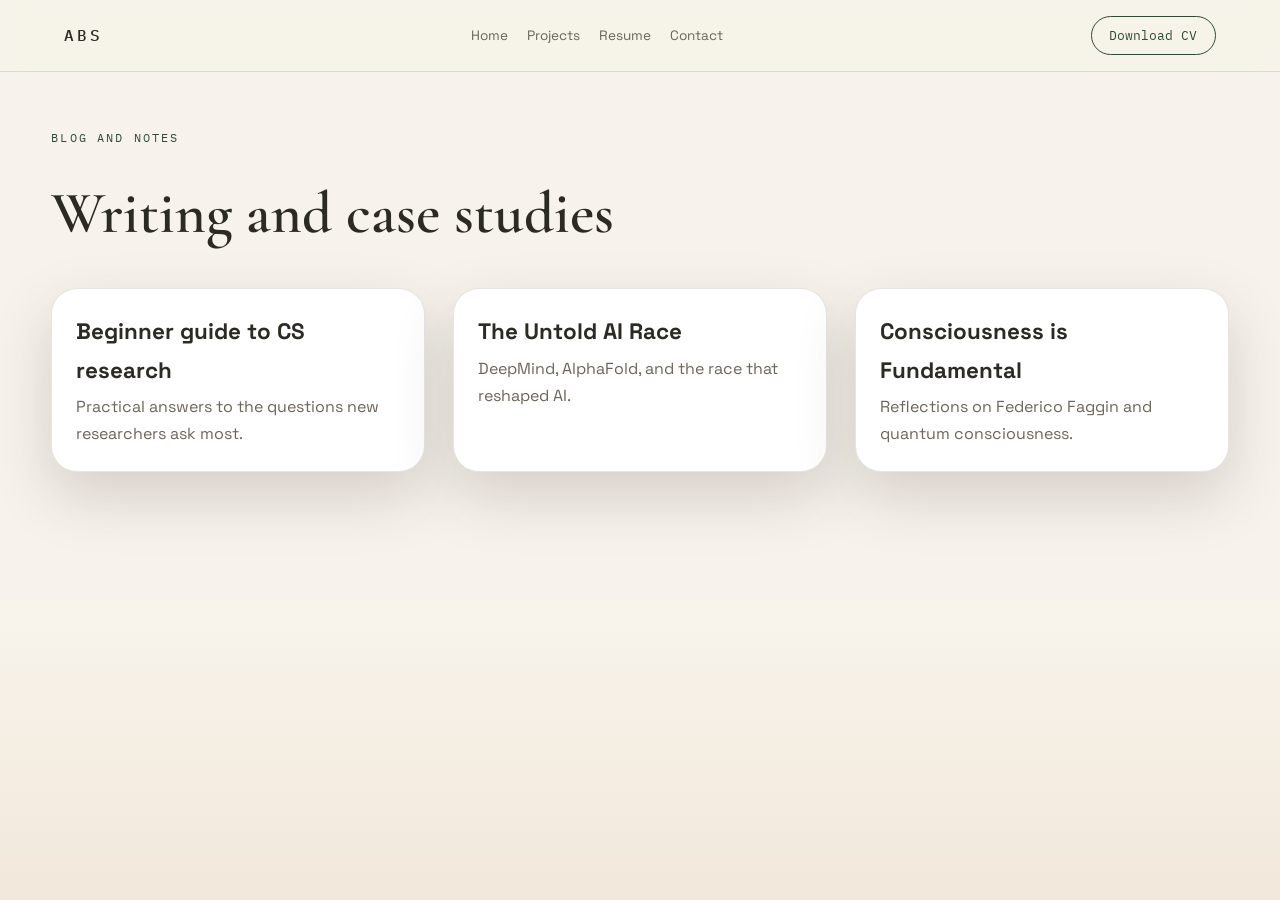
==== blog/index.html @ f77e0006 "Add site content: assets, blog, styles, pages Add initial static site content: multiple image assets" ====
﻿<!DOCTYPE html>
<html lang="en">
<head>
  <meta charset="UTF-8" />
  <meta name="viewport" content="width=device-width, initial-scale=1.0" />
  <title>Blog | Abu Bakar Siddique</title>
  <link rel="preconnect" href="https://fonts.googleapis.com" />
  <link rel="preconnect" href="https://fonts.gstatic.com" crossorigin />
  <link href="https://fonts.googleapis.com/css2?family=Cormorant+Garamond:wght@400;600;700&family=IBM+Plex+Mono:wght@400;500&family=Space+Grotesk:wght@300;400;500;600&display=swap" rel="stylesheet" />
  <link rel="stylesheet" href="../css/style.css" />
</head>
<body>
  <nav class="nav" id="nav">
    <a href="../index.html" class="logo">ABS</a>
    <div class="nav-links" id="nav-links">
      <a href="../index.html#home" class="nav-link">Home</a>
      <a href="../index.html#projects" class="nav-link">Projects</a>
      <a href="../index.html#resume" class="nav-link">Resume</a>
      <a href="../index.html#contact" class="nav-link">Contact</a>
    </div>
    <a href="../assets/resume.pdf" class="nav-cta" download>Download CV</a>
    <button class="nav-toggle" id="nav-toggle" aria-label="Toggle navigation">
      <span></span><span></span><span></span>
    </button>
  </nav>

  <main class="section theme-cream" style="padding-top: 8rem;">
    <div class="container">
      <p class="eyebrow">Blog and notes</p>
      <h1 class="section-title">Writing and case studies</h1>
      <div class="cards-grid">
        <article class="card is-clickable">
          <a class="card-link" href="blog-1.html" aria-label="Read: Beginner guide to CS research"></a>
          <div class="card-body">
            <h3>Beginner guide to CS research</h3>
            <p>Practical answers to the questions new researchers ask most.</p>
          </div>
        </article>
        <article class="card is-clickable">
          <a class="card-link" href="blog-2.html" aria-label="Read: The Untold AI Race"></a>
          <div class="card-body">
            <h3>The Untold AI Race</h3>
            <p>DeepMind, AlphaFold, and the race that reshaped AI.</p>
          </div>
        </article>
        <article class="card is-clickable">
          <a class="card-link" href="blog-3.html" aria-label="Read: Consciousness is Fundamental"></a>
          <div class="card-body">
            <h3>Consciousness is Fundamental</h3>
            <p>Reflections on Federico Faggin and quantum consciousness.</p>
          </div>
        </article>
      </div>
    </div>
  </main>

  <script src="../js/main.js"></script>
</body>
</html>
---- css/style.css ----
﻿:root {
  --bg: #f6f1e7;
  --bg-2: #efe5d6;
  --surface: #ffffff;
  --surface-2: #f7efe4;
  --glass: rgba(255, 255, 255, 0.75);
  --border: rgba(52, 46, 36, 0.12);
  --text: #2c2a24;
  --muted: #6b655b;
  --dim: #8a8277;
  --accent: #2f4a37;
  --accent-2: #d39a3a;
  --accent-3: #8e9b7a;
  --shadow: 0 24px 60px rgba(48, 43, 35, 0.18);
  --shadow-soft: 0 12px 30px rgba(48, 43, 35, 0.12);
  --radius: 16px;
  --radius-lg: 26px;
  --font-display: "Cormorant Garamond", serif;
  --font-body: "Space Grotesk", sans-serif;
  --font-mono: "IBM Plex Mono", monospace;
  --transition: 0.35s cubic-bezier(0.4, 0, 0.2, 1);
}

* {
  box-sizing: border-box;
  margin: 0;
  padding: 0;
}

html {
  scroll-behavior: smooth;
  scroll-padding-top: 96px;
}

body {
  background: linear-gradient(180deg, #f8f4ec 0%, #f2e9dc 45%, #ebe1d2 100%);
  color: var(--text);
  font-family: var(--font-body);
  line-height: 1.7;
  overflow-x: hidden;
}

ul {
  list-style: none;
  padding-left: 0;
}

img {
  max-width: 100%;
  display: block;
}

a {
  color: inherit;
  text-decoration: none;
}

section {
  position: relative;
}

.bg-orbs {
  position: fixed;
  inset: 0;
  pointer-events: none;
  z-index: -2;
}

.orb {
  position: absolute;
  border-radius: 50%;
  opacity: 0.6;
  animation: float 14s ease-in-out infinite;
}

.orb-1 {
  width: 420px;
  height: 420px;
  background: radial-gradient(circle, rgba(176, 121, 78, 0.22), transparent 70%);
  top: -160px;
  left: -60px;
}

.orb-2 {
  width: 520px;
  height: 520px;
  background: radial-gradient(circle, rgba(47, 75, 59, 0.18), transparent 70%);
  bottom: -220px;
  right: -180px;
  animation-delay: -4s;
}

.orb-3 {
  width: 320px;
  height: 320px;
  background: radial-gradient(circle, rgba(138, 155, 122, 0.25), transparent 70%);
  top: 40%;
  right: 12%;
  animation-delay: -7s;
}

.grid-sheen {
  position: absolute;
  inset: 0;
  background-image:
    linear-gradient(rgba(52, 46, 36, 0.08) 1px, transparent 1px),
    linear-gradient(90deg, rgba(52, 46, 36, 0.08) 1px, transparent 1px);
  background-size: 110px 110px;
  mask-image: radial-gradient(circle at 50% 20%, black 35%, transparent 70%);
}

.noise {
  position: fixed;
  inset: 0;
  background-image: url("data:image/svg+xml,%3Csvg xmlns='http://www.w3.org/2000/svg' width='120' height='120' viewBox='0 0 120 120'%3E%3Cfilter id='n'%3E%3CfeTurbulence type='fractalNoise' baseFrequency='0.9' numOctaves='2' stitchTiles='stitch'/%3E%3C/filter%3E%3Crect width='120' height='120' filter='url(%23n)' opacity='0.05'/%3E%3C/svg%3E");
  mix-blend-mode: multiply;
  pointer-events: none;
  z-index: -1;
}

@keyframes float {
  0%, 100% {
    transform: translate3d(0, 0, 0);
  }
  50% {
    transform: translate3d(30px, -25px, 0);
  }
}

.cursor,
.cursor-ring {
  position: fixed;
  border-radius: 50%;
  pointer-events: none;
  z-index: 9999;
  mix-blend-mode: multiply;
  opacity: 0;
}

.cursor {
  width: 8px;
  height: 8px;
  background: var(--accent);
}

.cursor-ring {
  width: 36px;
  height: 36px;
  border: 1px solid var(--accent);
  transition: transform 0.15s ease, width 0.2s ease, height 0.2s ease;
}

body:hover .cursor,
body:hover .cursor-ring {
  opacity: 1;
}

.scroll-progress {
  position: fixed;
  top: 0;
  left: 0;
  height: 3px;
  width: 0;
  background: linear-gradient(90deg, var(--accent), var(--accent-2));
  z-index: 9998;
}

.container {
  width: min(1200px, 92vw);
  margin: 0 auto;
}

.section {
  padding: 8rem 0;
}

.section-alt {
  background: rgba(248, 244, 236, 0.9);
  border-top: 1px solid var(--border);
  border-bottom: 1px solid var(--border);
}

.theme-cream {
  background: #f7f3ec;
}

.theme-sage {
  background: #eff2ec;
}

.theme-clay {
  background: #f1ebe2;
}

.theme-ink {
  background: #eee6da;
}

.theme-forest {
  background: #2f4a37;
  color: #f6f1e7;
}

.theme-forest .section-title,
.theme-forest .section-subtitle,
.theme-forest p {
  color: #f6f1e7;
}

.theme-forest .eyebrow {
  color: #f9cc7f;
}

.theme-forest .highlight-card,
.theme-forest .fact-card,
.theme-forest .skill-card,
.theme-forest .activity-card,
.theme-forest .award-card,
.theme-forest .card,
.theme-forest .project-card,
.theme-forest .resume-card,
.theme-forest .freelance-card {
  background: rgba(255, 255, 255, 0.08);
  border-color: rgba(255, 255, 255, 0.2);
  color: #f6f1e7;
}

.theme-forest .tag {
  background: rgba(249, 204, 127, 0.18);
  border-color: rgba(249, 204, 127, 0.35);
  color: #f9cc7f;
}
.eyebrow {
  font-family: var(--font-mono);
  color: var(--accent);
  text-transform: uppercase;
  letter-spacing: 0.18em;
  font-size: 0.75rem;
  margin-bottom: 1rem;
}

.section-title {
  font-family: var(--font-display);
  font-size: clamp(2.4rem, 4.6vw, 4.1rem);
  font-weight: 600;
  margin-bottom: 1.5rem;
}

.section-subtitle {
  color: var(--muted);
  font-size: 1.05rem;
  max-width: 680px;
}

.mono {
  font-family: var(--font-mono);
}

.nav {
  position: fixed;
  top: 0;
  left: 0;
  right: 0;
  height: 72px;
  display: flex;
  align-items: center;
  justify-content: space-between;
  padding: 0 5vw;
  background: rgba(246, 242, 233, 0.85);
  backdrop-filter: blur(14px);
  border-bottom: 1px solid var(--border);
  z-index: 1000;
}

.nav.scrolled {
  box-shadow: 0 12px 30px rgba(48, 43, 35, 0.18);
}

.logo {
  font-family: var(--font-mono);
  font-weight: 500;
  letter-spacing: 0.2em;
}

.nav-links {
  display: flex;
  gap: 1.2rem;
  align-items: center;
  flex-wrap: wrap;
}

.nav-link {
  font-size: 0.85rem;
  color: var(--muted);
  transition: color var(--transition);
}

.nav-link.active,
.nav-link:hover {
  color: var(--text);
}

.nav-cta {
  padding: 0.5rem 1.1rem;
  border-radius: 999px;
  border: 1px solid var(--accent);
  color: var(--accent);
  font-size: 0.8rem;
  font-family: var(--font-mono);
  background: transparent;
}

.nav-toggle {
  display: none;
  background: none;
  border: none;
  flex-direction: column;
  gap: 6px;
  cursor: pointer;
}

.nav-toggle span {
  width: 24px;
  height: 2px;
  background: var(--text);
  transition: transform 0.3s ease;
}

.hero {
  padding-top: 10rem;
}

.hero-grid {
  display: grid;
  grid-template-columns: repeat(auto-fit, minmax(280px, 1fr));
  gap: 4rem;
  align-items: center;
}

.hero-title {
  font-family: var(--font-display);
  font-size: clamp(3.4rem, 6vw, 5.8rem);
  font-weight: 600;
  line-height: 1.05;
}

.hero-title span {
  color: var(--accent-2);
}

.hero-subtitle {
  color: var(--muted);
  margin-bottom: 2rem;
  max-width: 520px;
}

.hero-roles {
  display: flex;
  align-items: center;
  gap: 0.5rem;
  margin-bottom: 2rem;
  font-size: 0.95rem;
  color: var(--dim);
}

.hero-actions {
  display: flex;
  gap: 1rem;
  flex-wrap: wrap;
  margin-bottom: 2rem;
}

.hero-meta {
  display: grid;
  gap: 1rem;
  grid-template-columns: repeat(auto-fit, minmax(180px, 1fr));
}

.meta-card {
  padding: 1.1rem;
  border-radius: var(--radius);
  background: var(--glass);
  border: 1px solid var(--border);
  box-shadow: var(--shadow-soft);
}

.meta-label {
  font-size: 0.75rem;
  color: var(--dim);
}

.meta-value {
  font-weight: 500;
}

.hero-card {
  position: relative;
  padding: 1.5rem;
  border-radius: var(--radius-lg);
  background: linear-gradient(150deg, rgba(255, 255, 255, 0.95), rgba(245, 238, 227, 0.95));
  border: 1px solid rgba(52, 46, 36, 0.12);
  box-shadow: var(--shadow);
  transform-style: preserve-3d;
}

.card-layer {
  position: absolute;
  inset: 0;
  border-radius: inherit;
}

.card-glow {
  background: radial-gradient(circle at top, rgba(176, 121, 78, 0.35), transparent 70%);
  opacity: 0.6;
  transform: translateZ(0);
}

.card-content {
  position: relative;
  display: flex;
  flex-direction: column;
  gap: 1.2rem;
  transform: translateZ(20px);
}

.hero-card img {
  border-radius: 20px;
  border: 1px solid var(--border);
}

.card-body h3 {
  font-size: 1.4rem;
  margin-bottom: 0.2rem;
}

.card-body p {
  color: var(--muted);
}

.card-tags {
  display: flex;
  gap: 0.5rem;
  flex-wrap: wrap;
  margin: 1rem 0;
}

.card-actions {
  display: flex;
  gap: 0.75rem;
  flex-wrap: wrap;
}

.tag {
  font-family: var(--font-mono);
  font-size: 0.7rem;
  padding: 0.3rem 0.7rem;
  border-radius: 999px;
  background: rgba(47, 75, 59, 0.08);
  border: 1px solid rgba(47, 75, 59, 0.2);
  color: var(--accent);
}

.tag-row {
  display: flex;
  flex-wrap: wrap;
  gap: 0.5rem;
  margin-top: 1rem;
}

.btn {
  display: inline-flex;
  align-items: center;
  justify-content: center;
  padding: 0.75rem 1.6rem;
  border-radius: 999px;
  border: 1px solid transparent;
  font-family: var(--font-mono);
  font-size: 0.85rem;
  cursor: pointer;
  transition: transform var(--transition), box-shadow var(--transition);
}

.btn.primary {
  background: var(--accent);
  color: #f9f6f0;
}

.btn.ghost {
  border-color: var(--border);
  color: var(--text);
  background: transparent;
}

.btn.small {
  padding: 0.5rem 1rem;
  font-size: 0.75rem;
}

.btn:hover {
  transform: translateY(-2px);
  box-shadow: var(--shadow-soft);
}

.about-grid {
  display: grid;
  grid-template-columns: repeat(auto-fit, minmax(280px, 1fr));
  gap: 3rem;
  align-items: start;
}

.about-panel p {
  color: var(--muted);
  margin-bottom: 1.4rem;
}

.about-highlights {
  display: grid;
  gap: 1rem;
}

.highlight-card,
.fact-card,
.skill-card,
.activity-card,
.award-card {
  padding: 1.4rem;
  border-radius: var(--radius);
  background: var(--surface);
  border: 1px solid var(--border);
  box-shadow: var(--shadow-soft);
}

.fact-card {
  background: var(--surface-2);
}

.fact-card span {
  color: var(--accent);
  font-size: 0.8rem;
}

.section-head {
  margin-bottom: 3rem;
}

.cards-grid {
  display: grid;
  grid-template-columns: repeat(auto-fit, minmax(260px, 1fr));
  gap: 1.8rem;
}

.card,
.project-card {
  background: var(--surface);
  border: 1px solid var(--border);
  border-radius: var(--radius-lg);
  overflow: hidden;
  box-shadow: var(--shadow);
  transition: transform var(--transition);
}

.card-body {
  padding: 1.5rem;
}

.card-top {
  display: flex;
  gap: 0.75rem;
  padding: 1.5rem 1.5rem 0;
}

.chip {
  font-size: 0.7rem;
  font-family: var(--font-mono);
  padding: 0.3rem 0.75rem;
  border-radius: 999px;
  background: rgba(47, 75, 59, 0.12);
  color: var(--accent);
}

.chip.ghost {
  background: rgba(0, 0, 0, 0.04);
  color: var(--muted);
}

.card-links {
  display: flex;
  gap: 1rem;
  margin-top: 1.2rem;
}

.link {
  font-size: 0.85rem;
  color: var(--accent);
}

.project-card img {
  aspect-ratio: 16 / 9;
  object-fit: cover;
}

.project-visual {
  aspect-ratio: 16 / 9;
  display: grid;
  place-items: center;
  font-size: 2.5rem;
  color: var(--accent);
  background: linear-gradient(135deg, rgba(176, 121, 78, 0.18), rgba(138, 155, 122, 0.2));
}

.timeline {
  display: grid;
  gap: 1.5rem;
}

.timeline-item {
  display: grid;
  grid-template-columns: 160px 1fr;
  gap: 1.5rem;
  padding: 1.5rem;
  border-radius: var(--radius);
  background: var(--surface);
  border: 1px solid var(--border);
  box-shadow: var(--shadow-soft);
}

.timeline-date {
  font-family: var(--font-mono);
  color: var(--accent-2);
}

.timeline-content p {
  color: var(--muted);
  margin: 0.5rem 0 0.8rem;
}

.skill-grid {
  display: grid;
  grid-template-columns: repeat(auto-fit, minmax(240px, 1fr));
  gap: 1.5rem;
}

.skill-card h3 {
  font-family: var(--font-mono);
  margin-bottom: 0.6rem;
  color: var(--accent);
}

.resume-grid {
  display: grid;
  grid-template-columns: repeat(auto-fit, minmax(280px, 1fr));
  gap: 3rem;
  align-items: center;
}

.resume-actions {
  display: flex;
  gap: 1rem;
  flex-wrap: wrap;
  margin-top: 1.5rem;
}

.resume-card {
  padding: 2rem;
  border-radius: var(--radius-lg);
  background: linear-gradient(150deg, rgba(255, 255, 255, 0.95), rgba(245, 238, 227, 0.95));
  border: 1px solid var(--border);
  box-shadow: var(--shadow);
}

.resume-card h3 {
  margin: 1.2rem 0 0.6rem;
}

.resume-card ul {
  list-style: none;
  display: grid;
  gap: 0.6rem;
  color: var(--muted);
}

.section-cta {
  margin-top: 2rem;
}

.moment-grid {
  display: grid;
  grid-template-columns: repeat(auto-fit, minmax(260px, 1fr));
  gap: 1.8rem;
}

.moment-card {
  background: var(--surface);
  border: 1px solid var(--border);
  border-radius: var(--radius-lg);
  padding: 1.5rem;
  display: grid;
  gap: 1rem;
  box-shadow: var(--shadow-soft);
}

.moment-header {
  display: flex;
  align-items: center;
  gap: 0.8rem;
}

.moment-header img {
  width: 40px;
  height: 40px;
  border-radius: 50%;
  border: 1px solid var(--border);
}

.moment-header p {
  color: var(--muted);
  font-size: 0.85rem;
}

.moment-media {
  border-radius: 16px;
  border: 1px solid var(--border);
}

.moment-placeholder {
  display: grid;
  place-items: center;
  text-align: center;
  padding: 2rem;
  color: var(--muted);
  background: rgba(47, 75, 59, 0.05);
  border-radius: 16px;
  border: 1px dashed var(--border);
}

.moment-text {
  color: var(--muted);
}

.moment-actions {
  display: flex;
  justify-content: space-between;
  font-size: 0.85rem;
  color: var(--dim);
}

.activity-grid,
.award-grid {
  display: grid;
  grid-template-columns: repeat(auto-fit, minmax(260px, 1fr));
  gap: 1.5rem;
}

.activity-card h3,
.award-card h3 {
  margin-bottom: 0.5rem;
}

.activity-card p,
.award-card p {
  color: var(--muted);
}

.contact-grid {
  display: grid;
  grid-template-columns: repeat(auto-fit, minmax(280px, 1fr));
  gap: 3rem;
  align-items: start;
}

.contact-list {
  display: grid;
  gap: 0.8rem;
  margin-top: 1.5rem;
}

.contact-list a {
  display: flex;
  align-items: center;
  gap: 0.6rem;
  color: var(--muted);
}

.contact-form {
  display: grid;
  gap: 1rem;
}

.contact-form label {
  display: grid;
  gap: 0.5rem;
  font-family: var(--font-mono);
  font-size: 0.8rem;
  color: var(--muted);
}

.contact-form input,
.contact-form textarea {
  padding: 0.9rem 1rem;
  background: var(--surface);
  border: 1px solid var(--border);
  border-radius: var(--radius);
  color: var(--text);
  font-family: var(--font-body);
}

.footer {
  padding: 3rem 0 2rem;
  border-top: 1px solid var(--border);
  background: rgba(248, 244, 236, 0.9);
}

.footer-grid {
  display: grid;
  grid-template-columns: repeat(auto-fit, minmax(180px, 1fr));
  gap: 2rem;
  margin-bottom: 2rem;
}

.footer-grid h4 {
  font-family: var(--font-mono);
  margin-bottom: 0.8rem;
}

.footer-grid a {
  display: block;
  color: var(--muted);
  margin-bottom: 0.4rem;
}

.footer-bottom {
  display: flex;
  flex-wrap: wrap;
  gap: 1rem;
  justify-content: space-between;
  color: var(--dim);
  font-size: 0.85rem;
}

.tilt {
  transition: transform 0.2s ease;
  transform-style: preserve-3d;
}

.longform {
  background: var(--surface);
  border: 1px solid var(--border);
  border-radius: var(--radius-lg);
  padding: 2rem;
  box-shadow: var(--shadow-soft);
}

.longform h2 {
  font-family: var(--font-display);
  font-size: 1.6rem;
  margin: 2rem 0 0.8rem;
}

.longform h3 {
  font-family: var(--font-body);
  font-size: 1.15rem;
  margin: 1.5rem 0 0.6rem;
}

.longform p {
  color: var(--muted);
  margin-bottom: 1.1rem;
}

.longform ul,
.longform ol {
  padding-left: 1.2rem;
  margin-bottom: 1.2rem;
  color: var(--muted);
}

.longform li {
  margin-bottom: 0.6rem;
}

.callout {
  background: rgba(47, 75, 59, 0.08);
  border-left: 3px solid var(--accent);
  padding: 1rem 1.2rem;
  border-radius: 12px;
  color: var(--text);
  margin: 1.2rem 0;
}
.hero-badges {
  display: flex;
  flex-wrap: wrap;
  gap: 0.6rem;
  margin-top: 1.5rem;
}

.badge-pill {
  display: inline-flex;
  align-items: center;
  gap: 0.35rem;
  padding: 0.35rem 0.85rem;
  border-radius: 999px;
  border: 1px solid rgba(47, 74, 55, 0.2);
  background: rgba(255, 255, 255, 0.7);
  font-family: var(--font-mono);
  font-size: 0.7rem;
  color: var(--accent);
  box-shadow: var(--shadow-soft);
}

.section-band {
  margin-top: 2.5rem;
  padding: 0.85rem 1.2rem;
  border-radius: 14px;
  background: linear-gradient(90deg, #f3b647, #f9cc7f);
  color: #3a2a16;
  font-family: var(--font-mono);
  font-size: 0.78rem;
  letter-spacing: 0.08em;
  text-transform: uppercase;
  display: flex;
  flex-wrap: wrap;
  gap: 1rem;
  justify-content: center;
}

.is-clickable {
  position: relative;
}

.is-clickable .card-link {
  position: absolute;
  inset: 0;
  z-index: 3;
}

.is-clickable img,
.is-clickable .card-body {
  position: relative;
  z-index: 4;
}

.freelance-grid {
  display: grid;
  grid-template-columns: repeat(auto-fit, minmax(260px, 1fr));
  gap: 1.5rem;
}

.freelance-card {
  padding: 1.5rem;
  border-radius: var(--radius);
  background: var(--surface);
  border: 1px solid var(--border);
  box-shadow: var(--shadow-soft);
}

.freelance-card h3 {
  margin-bottom: 0.6rem;
}

.freelance-card p {
  color: var(--muted);
}
.profile-hero {
  display: grid;
  grid-template-columns: repeat(auto-fit, minmax(260px, 1fr));
  gap: 2rem;
  align-items: center;
  margin-bottom: 3rem;
}

.profile-card {
  background: var(--surface);
  border: 1px solid var(--border);
  border-radius: var(--radius-lg);
  padding: 2rem;
  box-shadow: var(--shadow);
}

.profile-avatar {
  width: 160px;
  height: 160px;
  border-radius: 50%;
  border: 6px solid rgba(211, 154, 58, 0.35);
  object-fit: cover;
}

.stat-grid {
  display: grid;
  grid-template-columns: repeat(auto-fit, minmax(180px, 1fr));
  gap: 1rem;
  margin-top: 2rem;
}

.stat-card {
  padding: 1rem;
  border-radius: var(--radius);
  background: var(--surface-2);
  border: 1px solid var(--border);
  box-shadow: var(--shadow-soft);
}

.service-grid {
  display: grid;
  grid-template-columns: repeat(auto-fit, minmax(220px, 1fr));
  gap: 1.2rem;
}

.service-card {
  padding: 1.2rem;
  border-radius: var(--radius);
  background: var(--surface);
  border: 1px solid var(--border);
  box-shadow: var(--shadow-soft);
}

.testimonial-grid {
  display: grid;
  grid-template-columns: repeat(auto-fit, minmax(240px, 1fr));
  gap: 1.5rem;
}

.testimonial-card {
  padding: 1.5rem;
  border-radius: var(--radius);
  background: var(--surface);
  border: 1px solid var(--border);
  box-shadow: var(--shadow-soft);
}

.icon-chip {
  display: inline-flex;
  align-items: center;
  gap: 0.4rem;
  padding: 0.35rem 0.75rem;
  border-radius: 999px;
  background: rgba(47, 74, 55, 0.1);
  color: var(--accent);
  font-family: var(--font-mono);
  font-size: 0.7rem;
}
@media (max-width: 900px) {
  .nav-links {
    position: fixed;
    top: 72px;
    left: 0;
    right: 0;
    background: rgba(246, 242, 233, 0.98);
    flex-direction: column;
    padding: 2rem;
    gap: 1rem;
    transform: translateY(-120%);
    transition: transform 0.3s ease;
  }

  .nav-links.open {
    transform: translateY(0);
  }

  .nav-toggle {
    display: flex;
  }

  .nav-cta {
    display: none;
  }

  .timeline-item {
    grid-template-columns: 1fr;
  }
}

@media (hover: none) {
  .cursor,
  .cursor-ring {
    display: none;
  }
}
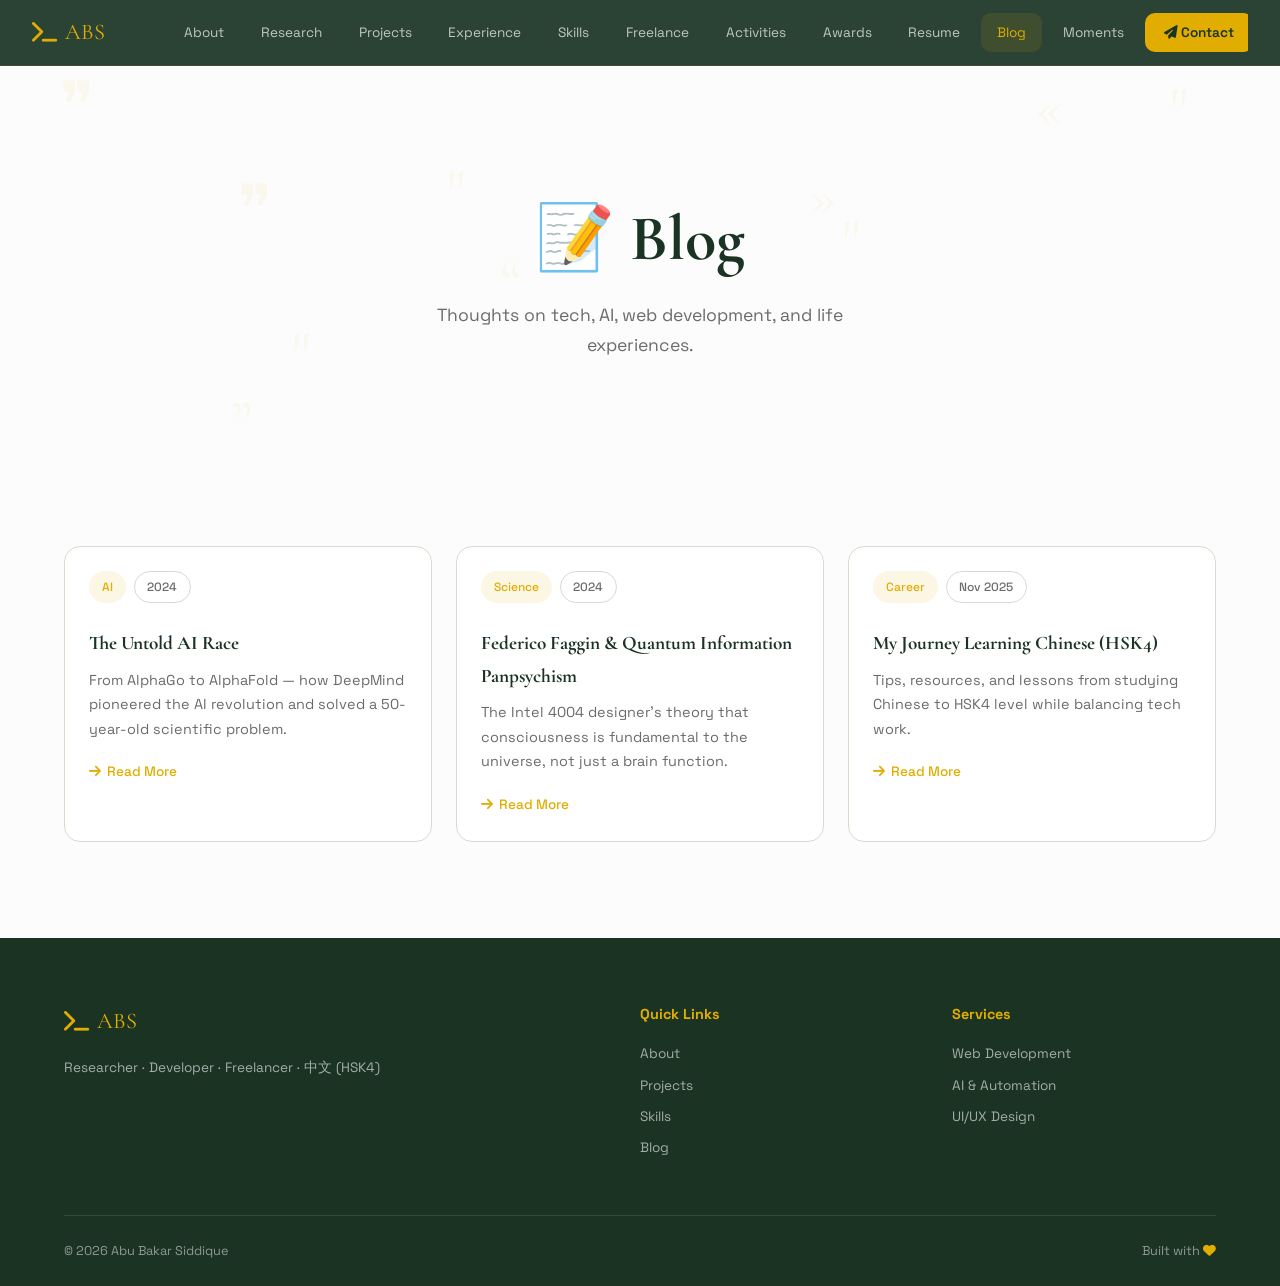
==== commit c8725596: "updated UI" ====
--- a/blog/index.html
+++ b/blog/index.html
@@ -3,57 +3,182 @@
 <head>
   <meta charset="UTF-8" />
   <meta name="viewport" content="width=device-width, initial-scale=1.0" />
-  <title>Blog | Abu Bakar Siddique</title>
+  <title>Blog · Abu Bakar Siddique</title>
+  <meta name="description" content="Read articles on tech, AI, web development, and life by Abu Bakar Siddique." />
   <link rel="preconnect" href="https://fonts.googleapis.com" />
   <link rel="preconnect" href="https://fonts.gstatic.com" crossorigin />
-  <link href="https://fonts.googleapis.com/css2?family=Cormorant+Garamond:wght@400;600;700&family=IBM+Plex+Mono:wght@400;500&family=Space+Grotesk:wght@300;400;500;600&display=swap" rel="stylesheet" />
+  <link href="https://fonts.googleapis.com/css2?family=Cormorant+Garamond:ital,wght@0,400;0,600;0,700;1,400&family=Space+Grotesk:wght@400;500;600;700&family=IBM+Plex+Mono:wght@400;500&display=swap" rel="stylesheet" />
+  <link rel="stylesheet" href="https://cdnjs.cloudflare.com/ajax/libs/font-awesome/6.5.0/css/all.min.css" />
   <link rel="stylesheet" href="../css/style.css" />
+  <style>
+    .blog-hero { min-height: 50vh; display: flex; align-items: center; justify-content: center; text-align: center; padding-top: 6rem; position: relative; overflow: hidden; }
+    .blog-hero-bg { position: absolute; inset: 0; z-index: 0; }
+    .blog-hero-bg .blog-float-quote { position: absolute; font-size: 4rem; font-family: var(--font-display); color: var(--accent); opacity: 0.06; animation: blogFloat var(--dur) ease-in-out infinite; animation-delay: var(--delay); }
+    @keyframes blogFloat { 0%, 100% { transform: translateY(0) scale(1); } 50% { transform: translateY(-15px) scale(1.1); } }
+    .blog-hero-content { position: relative; z-index: 1; }
+    .blog-hero-content h1 { font-family: var(--font-display); font-size: clamp(2.5rem, 6vw, 4rem); color: var(--primary); margin-bottom: 0.5rem; }
+    .blog-hero-content p { color: var(--text-muted); font-size: 1.1rem; max-width: 500px; margin: 0 auto; }
+    .blog-post-full { max-width: 800px; margin: 0 auto; padding: 2rem 0; }
+    .blog-post-full h1 { font-family: var(--font-display); font-size: 2.5rem; color: var(--primary); margin-bottom: 0.5rem; }
+    .blog-post-full .meta { color: var(--text-muted); font-size: 0.85rem; margin-bottom: 2rem; display: flex; gap: 1rem; flex-wrap: wrap; }
+    .blog-post-full .meta span { display: flex; align-items: center; gap: 0.3rem; }
+    .blog-post-full p { color: var(--text-muted); font-size: 1rem; line-height: 1.8; margin-bottom: 1.2rem; }
+    .blog-post-full h2 { font-family: var(--font-display); font-size: 1.8rem; color: var(--primary); margin: 2rem 0 1rem; }
+    .blog-post-full h3 { font-family: var(--font-display); font-size: 1.3rem; color: var(--primary); margin: 1.5rem 0 0.8rem; }
+    .blog-post-full ul, .blog-post-full ol { padding-left: 1.5rem; margin-bottom: 1.2rem; }
+    .blog-post-full ul li, .blog-post-full ol li { color: var(--text-muted); font-size: 1rem; line-height: 1.8; }
+    .blog-post-full pre { background: var(--primary); color: #fff; padding: 1.2rem; border-radius: var(--radius-sm); overflow-x: auto; margin-bottom: 1.2rem; font-family: var(--font-mono); font-size: 0.85rem; }
+    .blog-post-full code { font-family: var(--font-mono); font-size: 0.85rem; }
+    .blog-post-full blockquote { border-left: 3px solid var(--accent); padding-left: 1.2rem; margin: 1.5rem 0; color: var(--text-muted); font-style: italic; }
+    .blog-post-full img { width: 100%; border-radius: var(--radius-sm); margin: 1.5rem 0; }
+    .blog-nav-back { display: inline-flex; align-items: center; gap: 0.5rem; color: var(--primary); font-size: 0.9rem; margin-bottom: 2rem; transition: var(--transition); }
+    .blog-nav-back:hover { color: var(--accent); }
+  </style>
 </head>
 <body>
+  <!-- Scroll Progress -->
+  <div class="scroll-progress" id="scrollProgress"></div>
+
+  <!-- Navigation -->
   <nav class="nav" id="nav">
-    <a href="../index.html" class="logo">ABS</a>
-    <div class="nav-links" id="nav-links">
-      <a href="../index.html#home" class="nav-link">Home</a>
+    <a href="../index.html" class="logo"><i class="fas fa-terminal"></i> ABS</a>
+    <div class="nav-links" id="navLinks">
+      <a href="../index.html#about" class="nav-link">About</a>
+      <a href="../index.html#research" class="nav-link">Research</a>
       <a href="../index.html#projects" class="nav-link">Projects</a>
+      <a href="../index.html#experience" class="nav-link">Experience</a>
+      <a href="../index.html#skills" class="nav-link">Skills</a>
+      <a href="../index.html#freelance" class="nav-link">Freelance</a>
+      <a href="../index.html#activities" class="nav-link">Activities</a>
+      <a href="../index.html#awards" class="nav-link">Awards</a>
       <a href="../index.html#resume" class="nav-link">Resume</a>
-      <a href="../index.html#contact" class="nav-link">Contact</a>
+      <a href="../index.html#blog" class="nav-link active">Blog</a>
+      <a href="../index.html#moments" class="nav-link">Moments</a>
+      <a href="../index.html#contact" class="nav-link nav-cta"><i class="fas fa-paper-plane"></i> Contact</a>
     </div>
-    <a href="../assets/resume.pdf" class="nav-cta" download>Download CV</a>
-    <button class="nav-toggle" id="nav-toggle" aria-label="Toggle navigation">
+    <button class="nav-toggle" id="navToggle" aria-label="Toggle navigation">
       <span></span><span></span><span></span>
     </button>
   </nav>
 
-  <main class="section theme-cream" style="padding-top: 8rem;">
+  <!-- Blog Hero -->
+  <section class="blog-hero">
+    <div class="blog-hero-bg" id="blogHeroBg"></div>
+    <div class="blog-hero-content">
+      <h1>📝 Blog</h1>
+      <p>Thoughts on tech, AI, web development, and life experiences.</p>
+    </div>
+  </section>
+
+  <!-- Blog Posts -->
+  <section class="section">
     <div class="container">
-      <p class="eyebrow">Blog and notes</p>
-      <h1 class="section-title">Writing and case studies</h1>
       <div class="cards-grid">
-        <article class="card is-clickable">
-          <a class="card-link" href="blog-1.html" aria-label="Read: Beginner guide to CS research"></a>
-          <div class="card-body">
-            <h3>Beginner guide to CS research</h3>
-            <p>Practical answers to the questions new researchers ask most.</p>
-          </div>
-        </article>
-        <article class="card is-clickable">
-          <a class="card-link" href="blog-2.html" aria-label="Read: The Untold AI Race"></a>
+        <div class="card is-clickable fade-in">
+          <a href="blog-1.html" class="card-link"></a>
+          <div class="card-top"><span class="chip">AI</span><span class="chip ghost">2024</span></div>
           <div class="card-body">
             <h3>The Untold AI Race</h3>
-            <p>DeepMind, AlphaFold, and the race that reshaped AI.</p>
+            <p>From AlphaGo to AlphaFold — how DeepMind pioneered the AI revolution and solved a 50-year-old scientific problem.</p>
+            <span class="link"><i class="fas fa-arrow-right"></i> Read More</span>
           </div>
-        </article>
-        <article class="card is-clickable">
-          <a class="card-link" href="blog-3.html" aria-label="Read: Consciousness is Fundamental"></a>
+        </div>
+        <div class="card is-clickable fade-in">
+          <a href="blog-2.html" class="card-link"></a>
+          <div class="card-top"><span class="chip">Science</span><span class="chip ghost">2024</span></div>
           <div class="card-body">
-            <h3>Consciousness is Fundamental</h3>
-            <p>Reflections on Federico Faggin and quantum consciousness.</p>
+            <h3>Federico Faggin & Quantum Information Panpsychism</h3>
+            <p>The Intel 4004 designer's theory that consciousness is fundamental to the universe, not just a brain function.</p>
+            <span class="link"><i class="fas fa-arrow-right"></i> Read More</span>
           </div>
-        </article>
+        </div>
+        <div class="card is-clickable fade-in">
+          <a href="blog-3.html" class="card-link"></a>
+          <div class="card-top"><span class="chip">Career</span><span class="chip ghost">Nov 2025</span></div>
+          <div class="card-body">
+            <h3>My Journey Learning Chinese (HSK4)</h3>
+            <p>Tips, resources, and lessons from studying Chinese to HSK4 level while balancing tech work.</p>
+            <span class="link"><i class="fas fa-arrow-right"></i> Read More</span>
+          </div>
+        </div>
       </div>
     </div>
-  </main>
+  </section>
 
-  <script src="../js/main.js"></script>
+  <!-- Footer -->
+  <footer class="footer">
+    <div class="container">
+      <div class="footer-grid">
+        <div>
+          <div class="logo"><i class="fas fa-terminal"></i> ABS</div>
+          <p>Researcher · Developer · Freelancer · 中文 (HSK4)</p>
+        </div>
+        <div>
+          <h4>Quick Links</h4>
+          <a href="../index.html#about">About</a>
+          <a href="../index.html#projects">Projects</a>
+          <a href="../index.html#skills">Skills</a>
+          <a href="../index.html#blog">Blog</a>
+        </div>
+        <div>
+          <h4>Services</h4>
+          <a href="../freelancing/freelancing.html">Web Development</a>
+          <a href="../freelancing/freelancing.html">AI & Automation</a>
+          <a href="../freelancing/freelancing.html">UI/UX Design</a>
+        </div>
+      </div>
+      <div class="footer-bottom">
+        <span>&copy; 2026 Abu Bakar Siddique</span>
+        <span>Built with <i class="fas fa-heart" style="color:var(--accent)"></i></span>
+      </div>
+    </div>
+  </footer>
+
+  <button class="back-top" id="backTop" aria-label="Back to top"><i class="fas fa-arrow-up"></i></button>
+
+  <script>
+    // Scroll progress
+    const progressBar = document.getElementById('scrollProgress');
+    window.addEventListener('scroll', () => {
+      const scrollTop = window.scrollY;
+      const docHeight = document.documentElement.scrollHeight - window.innerHeight;
+      progressBar.style.width = ((scrollTop / docHeight) * 100) + '%';
+    });
+
+    // Nav toggle
+    const navToggle = document.getElementById('navToggle');
+    const navLinks = document.getElementById('navLinks');
+    navToggle.addEventListener('click', () => {
+      navLinks.classList.toggle('open');
+      navToggle.classList.toggle('open');
+    });
+
+    // Back to top
+    const backTop = document.getElementById('backTop');
+    window.addEventListener('scroll', () => backTop.classList.toggle('show', window.scrollY > 500));
+    backTop.addEventListener('click', () => window.scrollTo({ top: 0, behavior: 'smooth' }));
+
+    // Fade-in
+    const observer = new IntersectionObserver((entries) => {
+      entries.forEach(entry => { if (entry.isIntersecting) { entry.target.classList.add('visible'); observer.unobserve(entry.target); } });
+    }, { threshold: 0.1 });
+    document.querySelectorAll('.fade-in').forEach(el => observer.observe(el));
+
+    // Blog hero floating quotes
+    const heroBg = document.getElementById('blogHeroBg');
+    if (heroBg) {
+      const quotes = ['"', '"', '"', '"', '❝', '❞', '“', '”', '«', '»'];
+      for (let i = 0; i < 12; i++) {
+        const span = document.createElement('span');
+        span.className = 'blog-float-quote';
+        span.textContent = quotes[Math.floor(Math.random() * quotes.length)];
+        span.style.left = Math.random() * 100 + '%';
+        span.style.top = Math.random() * 100 + '%';
+        span.style.setProperty('--dur', (Math.random() * 8 + 5) + 's');
+        span.style.setProperty('--delay', (Math.random() * 4) + 's');
+        heroBg.appendChild(span);
+      }
+    }
+  </script>
 </body>
 </html>
--- a/css/style.css
+++ b/css/style.css
@@ -1,1082 +1,1474 @@
-﻿:root {
-  --bg: #f6f1e7;
-  --bg-2: #efe5d6;
-  --surface: #ffffff;
-  --surface-2: #f7efe4;
-  --glass: rgba(255, 255, 255, 0.75);
-  --border: rgba(52, 46, 36, 0.12);
-  --text: #2c2a24;
-  --muted: #6b655b;
-  --dim: #8a8277;
-  --accent: #2f4a37;
-  --accent-2: #d39a3a;
-  --accent-3: #8e9b7a;
-  --shadow: 0 24px 60px rgba(48, 43, 35, 0.18);
-  --shadow-soft: 0 12px 30px rgba(48, 43, 35, 0.12);
+﻿/* ============================================
+   Abu Bakar Siddique - Modern Portfolio CSS
+   Warm theme · 3D effects · Smooth animations
+   ============================================ */
+
+/* ----- CSS Variables ----- */
+:root {
+  --bg: #fcfcfc;
+  --bg-2: #f5f2ed;
+  --bg-card: #ffffff;
+  --bg-card-hover: #faf8f4;
+  --surface: #e8e3da;
+  --border: #ddd8cf;
+  --text: #1a1a1a;
+  --text-muted: #6b6b6b;
+  --primary: #1a3323;
+  --accent: #e1ad01;
+  --accent-hover: #c99a00;
+  --accent-glow: rgba(225, 173, 1, 0.3);
   --radius: 16px;
-  --radius-lg: 26px;
-  --font-display: "Cormorant Garamond", serif;
-  --font-body: "Space Grotesk", sans-serif;
-  --font-mono: "IBM Plex Mono", monospace;
-  --transition: 0.35s cubic-bezier(0.4, 0, 0.2, 1);
-}
-
-* {
-  box-sizing: border-box;
-  margin: 0;
-  padding: 0;
-}
-
-html {
-  scroll-behavior: smooth;
-  scroll-padding-top: 96px;
-}
+  --radius-sm: 10px;
+  --transition: 0.3s cubic-bezier(0.4, 0, 0.2, 1);
+  --font-display: 'Cormorant Garamond', serif;
+  --font-body: 'Space Grotesk', sans-serif;
+  --font-mono: 'IBM Plex Mono', monospace;
+  --max-width: 1200px;
+}
+
+/* ----- Reset & Base ----- */
+*, *::before, *::after { box-sizing: border-box; margin: 0; padding: 0; }
+
+html { scroll-behavior: smooth; }
 
 body {
-  background: linear-gradient(180deg, #f8f4ec 0%, #f2e9dc 45%, #ebe1d2 100%);
+  font-family: var(--font-body);
+  background: var(--bg);
   color: var(--text);
-  font-family: var(--font-body);
   line-height: 1.7;
   overflow-x: hidden;
-}
-
-ul {
-  list-style: none;
-  padding-left: 0;
-}
-
-img {
-  max-width: 100%;
-  display: block;
-}
-
-a {
-  color: inherit;
-  text-decoration: none;
-}
-
-section {
-  position: relative;
-}
-
-.bg-orbs {
-  position: fixed;
+  perspective: 1000px;
+}
+
+a { color: inherit; text-decoration: none; }
+img { max-width: 100%; display: block; }
+ul { list-style: none; }
+
+::selection { background: var(--accent); color: var(--primary); }
+
+/* ----- Canvas Background (for animated sections) ----- */
+.section-canvas {
+  position: absolute;
   inset: 0;
-  pointer-events: none;
-  z-index: -2;
-}
-
-.orb {
-  position: absolute;
-  border-radius: 50%;
-  opacity: 0.6;
-  animation: float 14s ease-in-out infinite;
-}
-
-.orb-1 {
-  width: 420px;
-  height: 420px;
-  background: radial-gradient(circle, rgba(176, 121, 78, 0.22), transparent 70%);
-  top: -160px;
-  left: -60px;
-}
-
-.orb-2 {
-  width: 520px;
-  height: 520px;
-  background: radial-gradient(circle, rgba(47, 75, 59, 0.18), transparent 70%);
-  bottom: -220px;
-  right: -180px;
-  animation-delay: -4s;
-}
-
-.orb-3 {
-  width: 320px;
-  height: 320px;
-  background: radial-gradient(circle, rgba(138, 155, 122, 0.25), transparent 70%);
-  top: 40%;
-  right: 12%;
-  animation-delay: -7s;
-}
-
-.grid-sheen {
-  position: absolute;
-  inset: 0;
-  background-image:
-    linear-gradient(rgba(52, 46, 36, 0.08) 1px, transparent 1px),
-    linear-gradient(90deg, rgba(52, 46, 36, 0.08) 1px, transparent 1px);
-  background-size: 110px 110px;
-  mask-image: radial-gradient(circle at 50% 20%, black 35%, transparent 70%);
-}
-
-.noise {
-  position: fixed;
-  inset: 0;
-  background-image: url("data:image/svg+xml,%3Csvg xmlns='http://www.w3.org/2000/svg' width='120' height='120' viewBox='0 0 120 120'%3E%3Cfilter id='n'%3E%3CfeTurbulence type='fractalNoise' baseFrequency='0.9' numOctaves='2' stitchTiles='stitch'/%3E%3C/filter%3E%3Crect width='120' height='120' filter='url(%23n)' opacity='0.05'/%3E%3C/svg%3E");
-  mix-blend-mode: multiply;
-  pointer-events: none;
-  z-index: -1;
-}
-
-@keyframes float {
-  0%, 100% {
-    transform: translate3d(0, 0, 0);
-  }
-  50% {
-    transform: translate3d(30px, -25px, 0);
-  }
-}
-
-.cursor,
-.cursor-ring {
-  position: fixed;
-  border-radius: 50%;
-  pointer-events: none;
-  z-index: 9999;
-  mix-blend-mode: multiply;
-  opacity: 0;
-}
-
-.cursor {
-  width: 8px;
-  height: 8px;
-  background: var(--accent);
-}
-
-.cursor-ring {
-  width: 36px;
-  height: 36px;
-  border: 1px solid var(--accent);
-  transition: transform 0.15s ease, width 0.2s ease, height 0.2s ease;
-}
-
-body:hover .cursor,
-body:hover .cursor-ring {
-  opacity: 1;
-}
-
+  z-index: 0;
+  pointer-events: none;
+  width: 100%;
+  height: 100%;
+}
+
+/* ----- Scroll Progress Bar ----- */
 .scroll-progress {
   position: fixed;
   top: 0;
   left: 0;
   height: 3px;
-  width: 0;
-  background: linear-gradient(90deg, var(--accent), var(--accent-2));
-  z-index: 9998;
-}
-
-.container {
-  width: min(1200px, 92vw);
-  margin: 0 auto;
-}
-
-.section {
-  padding: 8rem 0;
-}
-
-.section-alt {
-  background: rgba(248, 244, 236, 0.9);
-  border-top: 1px solid var(--border);
-  border-bottom: 1px solid var(--border);
-}
-
-.theme-cream {
-  background: #f7f3ec;
-}
-
-.theme-sage {
-  background: #eff2ec;
-}
-
-.theme-clay {
-  background: #f1ebe2;
-}
-
-.theme-ink {
-  background: #eee6da;
-}
-
-.theme-forest {
-  background: #2f4a37;
-  color: #f6f1e7;
-}
-
-.theme-forest .section-title,
-.theme-forest .section-subtitle,
-.theme-forest p {
-  color: #f6f1e7;
-}
-
-.theme-forest .eyebrow {
-  color: #f9cc7f;
-}
-
-.theme-forest .highlight-card,
-.theme-forest .fact-card,
-.theme-forest .skill-card,
-.theme-forest .activity-card,
-.theme-forest .award-card,
-.theme-forest .card,
-.theme-forest .project-card,
-.theme-forest .resume-card,
-.theme-forest .freelance-card {
-  background: rgba(255, 255, 255, 0.08);
-  border-color: rgba(255, 255, 255, 0.2);
-  color: #f6f1e7;
-}
-
-.theme-forest .tag {
-  background: rgba(249, 204, 127, 0.18);
-  border-color: rgba(249, 204, 127, 0.35);
-  color: #f9cc7f;
-}
-.eyebrow {
-  font-family: var(--font-mono);
-  color: var(--accent);
-  text-transform: uppercase;
-  letter-spacing: 0.18em;
-  font-size: 0.75rem;
-  margin-bottom: 1rem;
-}
-
-.section-title {
+  background: var(--accent);
+  z-index: 1000;
+  width: 0%;
+  transition: width 0.1s linear;
+  box-shadow: 0 0 8px var(--accent-glow);
+}
+
+/* ----- Sidebar ----- */
+.sidebar-toggle {
+  position: fixed;
+  top: 1rem;
+  left: 1rem;
+  z-index: 100;
+  width: 44px;
+  height: 44px;
+  background: var(--primary);
+  border: none;
+  border-radius: 12px;
+  cursor: pointer;
+  display: flex;
+  flex-direction: column;
+  align-items: center;
+  justify-content: center;
+  gap: 5px;
+  transition: var(--transition);
+  box-shadow: 0 4px 12px rgba(0,0,0,0.2);
+}
+.sidebar-toggle:hover { background: var(--accent); }
+.sidebar-toggle span {
+  display: block;
+  width: 20px;
+  height: 2px;
+  background: #fff;
+  border-radius: 2px;
+  transition: var(--transition);
+}
+.sidebar-toggle.open span:nth-child(1) { transform: rotate(45deg) translate(5px, 5px); }
+.sidebar-toggle.open span:nth-child(2) { opacity: 0; }
+.sidebar-toggle.open span:nth-child(3) { transform: rotate(-45deg) translate(5px, -5px); }
+
+.sidebar {
+  position: fixed;
+  top: 0;
+  left: -280px;
+  width: 260px;
+  height: 100vh;
+  background: var(--primary);
+  z-index: 99;
+  padding: 2rem 1.5rem;
+  overflow-y: auto;
+  transition: left 0.3s ease;
+  box-shadow: 4px 0 20px rgba(0,0,0,0.3);
+}
+.sidebar.open { left: 0; }
+.sidebar-logo {
   font-family: var(--font-display);
-  font-size: clamp(2.4rem, 4.6vw, 4.1rem);
-  font-weight: 600;
-  margin-bottom: 1.5rem;
-}
-
-.section-subtitle {
-  color: var(--muted);
-  font-size: 1.05rem;
-  max-width: 680px;
-}
-
-.mono {
-  font-family: var(--font-mono);
-}
-
+  font-size: 1.5rem;
+  color: var(--accent);
+  margin-bottom: 2rem;
+  display: flex;
+  align-items: center;
+  gap: 0.5rem;
+}
+.sidebar-nav { display: flex; flex-direction: column; gap: 0.3rem; }
+.sidebar-link {
+  display: flex;
+  align-items: center;
+  gap: 0.8rem;
+  padding: 0.7rem 1rem;
+  border-radius: var(--radius-sm);
+  color: rgba(255,255,255,0.7);
+  font-size: 0.85rem;
+  transition: var(--transition);
+}
+.sidebar-link:hover, .sidebar-link.active { background: rgba(225,173,1,0.15); color: var(--accent); }
+.sidebar-link i { width: 18px; text-align: center; }
+
+.sidebar-overlay {
+  position: fixed;
+  inset: 0;
+  background: rgba(0,0,0,0.4);
+  z-index: 98;
+  opacity: 0;
+  visibility: hidden;
+  transition: var(--transition);
+}
+.sidebar-overlay.show { opacity: 1; visibility: visible; }
+
+/* ----- Navigation ----- */
 .nav {
   position: fixed;
   top: 0;
   left: 0;
   right: 0;
-  height: 72px;
+  z-index: 50;
   display: flex;
   align-items: center;
   justify-content: space-between;
-  padding: 0 5vw;
-  background: rgba(246, 242, 233, 0.85);
-  backdrop-filter: blur(14px);
-  border-bottom: 1px solid var(--border);
-  z-index: 1000;
-}
-
-.nav.scrolled {
-  box-shadow: 0 12px 30px rgba(48, 43, 35, 0.18);
-}
-
+  padding: 0.8rem 2rem;
+  background: rgba(26, 51, 35, 0.92);
+  backdrop-filter: blur(12px);
+  border-bottom: 1px solid rgba(225,173,1,0.1);
+}
 .logo {
-  font-family: var(--font-mono);
-  font-weight: 500;
-  letter-spacing: 0.2em;
-}
-
+  font-family: var(--font-display);
+  font-size: 1.4rem;
+  color: var(--accent);
+  display: flex;
+  align-items: center;
+  gap: 0.5rem;
+}
 .nav-links {
   display: flex;
-  gap: 1.2rem;
-  align-items: center;
-  flex-wrap: wrap;
-}
-
+  align-items: center;
+  gap: 0.3rem;
+  overflow-x: auto;
+  scrollbar-width: none;
+  -ms-overflow-style: none;
+  white-space: nowrap;
+  max-width: calc(100vw - 200px);
+}
+.nav-links::-webkit-scrollbar { display: none; }
 .nav-link {
+  padding: 0.5rem 1rem;
+  border-radius: var(--radius-sm);
+  color: rgba(255,255,255,0.7);
   font-size: 0.85rem;
-  color: var(--muted);
-  transition: color var(--transition);
-}
-
-.nav-link.active,
-.nav-link:hover {
-  color: var(--text);
-}
-
+  transition: var(--transition);
+}
+.nav-link:hover, .nav-link.active { color: var(--accent); background: rgba(225,173,1,0.1); }
 .nav-cta {
-  padding: 0.5rem 1.1rem;
-  border-radius: 999px;
-  border: 1px solid var(--accent);
-  color: var(--accent);
-  font-size: 0.8rem;
-  font-family: var(--font-mono);
-  background: transparent;
-}
-
+  background: var(--accent);
+  color: var(--primary) !important;
+  font-weight: 600;
+  padding: 0.5rem 1.2rem;
+}
+.nav-cta:hover { background: var(--accent-hover); }
 .nav-toggle {
   display: none;
+  flex-direction: column;
+  gap: 4px;
   background: none;
   border: none;
-  flex-direction: column;
-  gap: 6px;
   cursor: pointer;
-}
-
+  padding: 0.5rem;
+}
 .nav-toggle span {
+  display: block;
   width: 24px;
   height: 2px;
-  background: var(--text);
-  transition: transform 0.3s ease;
-}
-
+  background: var(--accent);
+  border-radius: 2px;
+  transition: var(--transition);
+}
+.nav-toggle.open span:nth-child(1) { transform: rotate(45deg) translate(5px, 5px); }
+.nav-toggle.open span:nth-child(2) { opacity: 0; }
+.nav-toggle.open span:nth-child(3) { transform: rotate(-45deg) translate(5px, -5px); }
+
+/* ----- Container & Sections ----- */
+.container {
+  max-width: var(--max-width);
+  margin: 0 auto;
+  padding: 0 1.5rem;
+  position: relative;
+  z-index: 1;
+}
+.section {
+  padding: 6rem 0;
+  position: relative;
+  overflow: hidden;
+}
+.section.theme-warm { background: var(--bg-2); }
+
+/* ----- Section Header Bar ----- */
+.section-header-bar {
+  display: flex;
+  align-items: center;
+  gap: 1rem;
+  margin-bottom: 3rem;
+}
+.section-number {
+  font-family: var(--font-mono);
+  font-size: 0.8rem;
+  color: var(--accent);
+  font-weight: 500;
+  letter-spacing: 2px;
+}
+.section-label {
+  font-family: var(--font-display);
+  font-size: 1.8rem;
+  color: var(--primary);
+  font-weight: 700;
+  white-space: nowrap;
+}
+.section-line {
+  flex: 1;
+  height: 1px;
+  background: linear-gradient(to right, var(--accent), transparent);
+}
+
+/* ----- Buttons ----- */
+.btn {
+  display: inline-flex;
+  align-items: center;
+  gap: 0.5rem;
+  padding: 0.8rem 1.8rem;
+  border-radius: 50px;
+  font-size: 0.9rem;
+  font-weight: 500;
+  cursor: pointer;
+  transition: var(--transition);
+  border: none;
+  font-family: var(--font-body);
+}
+.btn.primary {
+  background: var(--accent);
+  color: var(--primary);
+}
+.btn.primary:hover { background: var(--accent-hover); transform: translateY(-2px); box-shadow: 0 5px 15px var(--accent-glow); }
+.btn.ghost {
+  background: transparent;
+  color: var(--primary);
+  border: 1px solid var(--border);
+}
+.btn.ghost:hover { border-color: var(--accent); color: var(--accent); }
+.btn.small { padding: 0.5rem 1.2rem; font-size: 0.8rem; }
+
+/* ----- Section CTA ----- */
+.section-cta { text-align: center; margin-top: 3rem; }
+
+/* ----- Link ----- */
+.link {
+  display: inline-flex;
+  align-items: center;
+  gap: 0.4rem;
+  color: var(--accent);
+  font-size: 0.85rem;
+  font-weight: 500;
+  transition: var(--transition);
+}
+.link:hover { gap: 0.7rem; color: var(--accent-hover); }
+
+/* ----- Chip / Tag ----- */
+.chip {
+  display: inline-flex;
+  align-items: center;
+  gap: 0.3rem;
+  padding: 0.3rem 0.8rem;
+  border-radius: 20px;
+  font-size: 0.75rem;
+  font-weight: 500;
+  background: rgba(225,173,1,0.1);
+  color: var(--accent);
+}
+.chip.ghost { background: transparent; border: 1px solid var(--border); color: var(--text-muted); }
+.tag {
+  display: inline-block;
+  padding: 0.2rem 0.7rem;
+  border-radius: 12px;
+  font-size: 0.7rem;
+  background: rgba(225,173,1,0.08);
+  color: var(--accent);
+  border: 1px solid rgba(225,173,1,0.15);
+}
+
+/* ----- Badge Pill ----- */
+.badge-pill {
+  display: inline-flex;
+  align-items: center;
+  gap: 0.4rem;
+  padding: 0.4rem 1rem;
+  border-radius: 50px;
+  font-size: 0.8rem;
+  background: rgba(225,173,1,0.1);
+  color: var(--accent);
+  border: 1px solid rgba(225,173,1,0.2);
+}
+
+/* ============================================
+   HERO SECTION
+   ============================================ */
 .hero {
-  padding-top: 10rem;
-}
-
+  min-height: 100vh;
+  display: flex;
+  align-items: center;
+  padding-top: 5rem;
+  background: linear-gradient(135deg, var(--bg) 0%, var(--bg-2) 100%);
+}
 .hero-grid {
   display: grid;
-  grid-template-columns: repeat(auto-fit, minmax(280px, 1fr));
-  gap: 4rem;
-  align-items: center;
-}
-
+  grid-template-columns: 1fr 1fr;
+  gap: 3rem;
+  align-items: center;
+}
+.hero-text { position: relative; z-index: 2; }
+.hero-greeting {
+  display: flex;
+  align-items: center;
+  gap: 0.5rem;
+  font-size: 0.9rem;
+  color: var(--accent);
+  margin-bottom: 1rem;
+}
 .hero-title {
   font-family: var(--font-display);
-  font-size: clamp(3.4rem, 6vw, 5.8rem);
-  font-weight: 600;
-  line-height: 1.05;
-}
-
-.hero-title span {
-  color: var(--accent-2);
-}
-
+  font-size: clamp(2.8rem, 7vw, 4.5rem);
+  line-height: 1.1;
+  color: var(--primary);
+  margin-bottom: 0.5rem;
+}
+.hero-title span { color: var(--accent); }
 .hero-subtitle {
-  color: var(--muted);
+  font-size: 1.1rem;
+  color: var(--text-muted);
   margin-bottom: 2rem;
-  max-width: 520px;
-}
-
-.hero-roles {
-  display: flex;
+  max-width: 450px;
+}
+.hero-badges { display: flex; flex-wrap: wrap; gap: 0.5rem; margin-bottom: 2rem; }
+.hero-actions { display: flex; gap: 1rem; flex-wrap: wrap; }
+
+/* Hero Visual */
+.hero-visual {
+  position: relative;
+  display: flex;
+  align-items: center;
+  justify-content: center;
+}
+.hero-shape-bg {
+  position: absolute;
+  width: 380px;
+  height: 380px;
+  background: radial-gradient(circle, rgba(225,173,1,0.08) 0%, transparent 70%);
+  border-radius: 50%;
+  transform: rotateZ(15deg) rotateX(25deg) translateZ(-60px);
+  animation: heroShapePulse 6s ease-in-out infinite;
+}
+@keyframes heroShapePulse {
+  0%, 100% { transform: rotateZ(15deg) rotateX(25deg) translateZ(-60px) scale(1); }
+  50% { transform: rotateZ(15deg) rotateX(25deg) translateZ(-60px) scale(1.05); }
+}
+.hero-portrait {
+  width: 340px;
+  height: 340px;
+  border-radius: 50%;
+  overflow: hidden;
+  border: 3px solid var(--accent);
+  box-shadow: 0 0 40px var(--accent-glow);
+  position: relative;
+  z-index: 1;
+  animation: heroFloat 6s ease-in-out infinite;
+}
+@keyframes heroFloat {
+  0%, 100% { transform: translateY(0); }
+  50% { transform: translateY(-10px); }
+}
+.hero-portrait img { width: 100%; height: 100%; object-fit: cover; }
+
+.hero-badge-float {
+  position: absolute;
+  z-index: 2;
+  display: flex;
+  align-items: center;
+  gap: 0.4rem;
+  padding: 0.5rem 1rem;
+  background: var(--bg-card);
+  border: 1px solid var(--border);
+  border-radius: 50px;
+  font-size: 0.8rem;
+  font-weight: 500;
+  box-shadow: 0 4px 12px rgba(0,0,0,0.08);
+  animation: badgeFloat 4s ease-in-out infinite;
+}
+.hero-badge-float i { color: var(--accent); }
+.hero-badge-float.b1 { top: 10%; right: -10%; animation-delay: 0s; }
+.hero-badge-float.b2 { bottom: 15%; left: -10%; animation-delay: 2s; }
+@keyframes badgeFloat {
+  0%, 100% { transform: translateY(0); }
+  50% { transform: translateY(-8px); }
+}
+
+/* ----- Marquee Strip ----- */
+.marquee-strip {
+  background: var(--primary);
+  padding: 0.8rem 0;
+  overflow: hidden;
+  border-top: 1px solid rgba(225,173,1,0.1);
+  border-bottom: 1px solid rgba(225,173,1,0.1);
+}
+.marquee-strip-inner {
+  display: flex;
+  gap: 3rem;
+  animation: marqueeScroll 30s linear infinite;
+  white-space: nowrap;
+}
+.marquee-strip-inner span {
+  color: var(--accent);
+  font-size: 0.85rem;
+  font-family: var(--font-mono);
+  letter-spacing: 1px;
+}
+@keyframes marqueeScroll {
+  from { transform: translateX(0); }
+  to { transform: translateX(-50%); }
+}
+
+/* ============================================
+   ABOUT SECTION
+   ============================================ */
+.about-3d {
+  perspective: 1200px;
+  margin: 60px 0;
+  padding: 60px 0;
+}
+.about-inner {
+  display: flex;
+  gap: 4rem;
+  align-items: center;
+  transform-style: preserve-3d;
+  animation: aboutFloat 8s ease-in-out infinite;
+}
+@keyframes aboutFloat {
+  0%, 100% { transform: translateZ(0) rotateX(0deg); }
+  50% { transform: translateZ(10px) rotateX(1deg); }
+}
+.about-image-wrap {
+  width: 240px;
+  height: 240px;
+  border-radius: 50%;
+  overflow: hidden;
+  border: 3px solid var(--accent);
+  box-shadow: 0 0 30px var(--accent-glow);
+  flex-shrink: 0;
+  transform: rotateY(5deg);
+  transition: var(--transition);
+}
+.about-image-wrap:hover { transform: rotateY(0deg) scale(1.02); }
+.about-image-wrap img { width: 100%; height: 100%; object-fit: cover; }
+.about-text-3d h2 {
+  font-family: var(--font-display);
+  font-size: clamp(1.8rem, 4vw, 2.5rem);
+  color: var(--primary);
+  margin-bottom: 1rem;
+}
+.about-text-3d p {
+  color: var(--text-muted);
+  font-size: 0.95rem;
+  margin-bottom: 1rem;
+  max-width: 550px;
+}
+.stats-3d {
+  display: flex;
+  gap: 2rem;
+  margin: 1.5rem 0;
+}
+.stats-3d div { text-align: center; }
+.stats-3d h3 {
+  font-family: var(--font-display);
+  font-size: 2rem;
+  color: var(--accent);
+}
+.stats-3d span { font-size: 0.8rem; color: var(--text-muted); }
+.btn-cv {
+  display: inline-flex;
   align-items: center;
   gap: 0.5rem;
-  margin-bottom: 2rem;
-  font-size: 0.95rem;
-  color: var(--dim);
-}
-
-.hero-actions {
-  display: flex;
-  gap: 1rem;
-  flex-wrap: wrap;
-  margin-bottom: 2rem;
-}
-
-.hero-meta {
-  display: grid;
-  gap: 1rem;
-  grid-template-columns: repeat(auto-fit, minmax(180px, 1fr));
-}
-
-.meta-card {
-  padding: 1.1rem;
-  border-radius: var(--radius);
-  background: var(--glass);
-  border: 1px solid var(--border);
-  box-shadow: var(--shadow-soft);
-}
-
-.meta-label {
-  font-size: 0.75rem;
-  color: var(--dim);
-}
-
-.meta-value {
-  font-weight: 500;
-}
-
-.hero-card {
-  position: relative;
-  padding: 1.5rem;
-  border-radius: var(--radius-lg);
-  background: linear-gradient(150deg, rgba(255, 255, 255, 0.95), rgba(245, 238, 227, 0.95));
-  border: 1px solid rgba(52, 46, 36, 0.12);
-  box-shadow: var(--shadow);
-  transform-style: preserve-3d;
-}
-
-.card-layer {
-  position: absolute;
-  inset: 0;
-  border-radius: inherit;
-}
-
-.card-glow {
-  background: radial-gradient(circle at top, rgba(176, 121, 78, 0.35), transparent 70%);
-  opacity: 0.6;
-  transform: translateZ(0);
-}
-
-.card-content {
-  position: relative;
-  display: flex;
-  flex-direction: column;
-  gap: 1.2rem;
-  transform: translateZ(20px);
-}
-
-.hero-card img {
-  border-radius: 20px;
-  border: 1px solid var(--border);
-}
-
-.card-body h3 {
-  font-size: 1.4rem;
-  margin-bottom: 0.2rem;
-}
-
-.card-body p {
-  color: var(--muted);
-}
-
-.card-tags {
-  display: flex;
-  gap: 0.5rem;
-  flex-wrap: wrap;
-  margin: 1rem 0;
-}
-
-.card-actions {
-  display: flex;
-  gap: 0.75rem;
-  flex-wrap: wrap;
-}
-
-.tag {
-  font-family: var(--font-mono);
-  font-size: 0.7rem;
-  padding: 0.3rem 0.7rem;
-  border-radius: 999px;
-  background: rgba(47, 75, 59, 0.08);
-  border: 1px solid rgba(47, 75, 59, 0.2);
-  color: var(--accent);
-}
-
-.tag-row {
-  display: flex;
-  flex-wrap: wrap;
-  gap: 0.5rem;
-  margin-top: 1rem;
-}
-
-.btn {
-  display: inline-flex;
-  align-items: center;
-  justify-content: center;
-  padding: 0.75rem 1.6rem;
-  border-radius: 999px;
-  border: 1px solid transparent;
-  font-family: var(--font-mono);
+  padding: 0.7rem 1.5rem;
+  border-radius: 50px;
+  background: var(--primary);
+  color: var(--accent);
   font-size: 0.85rem;
-  cursor: pointer;
-  transition: transform var(--transition), box-shadow var(--transition);
-}
-
-.btn.primary {
-  background: var(--accent);
-  color: #f9f6f0;
-}
-
-.btn.ghost {
-  border-color: var(--border);
-  color: var(--text);
-  background: transparent;
-}
-
-.btn.small {
-  padding: 0.5rem 1rem;
-  font-size: 0.75rem;
-}
-
-.btn:hover {
-  transform: translateY(-2px);
-  box-shadow: var(--shadow-soft);
-}
-
-.about-grid {
-  display: grid;
-  grid-template-columns: repeat(auto-fit, minmax(280px, 1fr));
-  gap: 3rem;
-  align-items: start;
-}
-
-.about-panel p {
-  color: var(--muted);
-  margin-bottom: 1.4rem;
-}
-
-.about-highlights {
-  display: grid;
-  gap: 1rem;
-}
-
-.highlight-card,
-.fact-card,
-.skill-card,
-.activity-card,
-.award-card {
-  padding: 1.4rem;
-  border-radius: var(--radius);
-  background: var(--surface);
-  border: 1px solid var(--border);
-  box-shadow: var(--shadow-soft);
-}
-
-.fact-card {
-  background: var(--surface-2);
-}
-
-.fact-card span {
-  color: var(--accent);
-  font-size: 0.8rem;
-}
-
-.section-head {
-  margin-bottom: 3rem;
-}
-
+  transition: var(--transition);
+}
+.btn-cv:hover { background: var(--accent); color: var(--primary); }
+
+/* ============================================
+   CARDS GRID
+   ============================================ */
 .cards-grid {
   display: grid;
-  grid-template-columns: repeat(auto-fit, minmax(260px, 1fr));
-  gap: 1.8rem;
-}
-
-.card,
+  grid-template-columns: repeat(auto-fill, minmax(300px, 1fr));
+  gap: 1.5rem;
+}
+
+/* ----- Card ----- */
+.card {
+  background: var(--bg-card);
+  border: 1px solid var(--border);
+  border-radius: var(--radius);
+  overflow: hidden;
+  transition: var(--transition);
+  position: relative;
+}
+.card:hover { transform: translateY(-4px); box-shadow: 0 10px 20px rgba(0,0,0,0.06); border-color: var(--accent); }
+.card.is-clickable { cursor: pointer; }
+.card-link { position: absolute; inset: 0; z-index: 2; }
+.card-top { padding: 1.5rem 1.5rem 0; display: flex; gap: 0.5rem; flex-wrap: wrap; }
+.card-body { padding: 1.5rem; }
+.card-body h3 {
+  font-family: var(--font-display);
+  font-size: 1.2rem;
+  color: var(--primary);
+  margin-bottom: 0.5rem;
+}
+.card-body p { color: var(--text-muted); font-size: 0.9rem; margin-bottom: 1rem; }
+
+/* ----- Project Card ----- */
 .project-card {
-  background: var(--surface);
+  background: var(--bg-card);
   border: 1px solid var(--border);
-  border-radius: var(--radius-lg);
-  overflow: hidden;
-  box-shadow: var(--shadow);
-  transition: transform var(--transition);
-}
-
-.card-body {
-  padding: 1.5rem;
-}
-
-.card-top {
-  display: flex;
-  gap: 0.75rem;
-  padding: 1.5rem 1.5rem 0;
-}
-
-.chip {
-  font-size: 0.7rem;
-  font-family: var(--font-mono);
-  padding: 0.3rem 0.75rem;
-  border-radius: 999px;
-  background: rgba(47, 75, 59, 0.12);
-  color: var(--accent);
-}
-
-.chip.ghost {
-  background: rgba(0, 0, 0, 0.04);
-  color: var(--muted);
-}
-
-.card-links {
-  display: flex;
-  gap: 1rem;
-  margin-top: 1.2rem;
-}
-
-.link {
-  font-size: 0.85rem;
-  color: var(--accent);
-}
-
-.project-card img {
-  aspect-ratio: 16 / 9;
-  object-fit: cover;
-}
-
-.project-visual {
-  aspect-ratio: 16 / 9;
-  display: grid;
-  place-items: center;
-  font-size: 2.5rem;
-  color: var(--accent);
-  background: linear-gradient(135deg, rgba(176, 121, 78, 0.18), rgba(138, 155, 122, 0.2));
-}
-
+  border-radius: var(--radius);
+  overflow: hidden;
+  transition: var(--transition);
+}
+.project-card:hover { transform: translateY(-4px); box-shadow: 0 10px 20px rgba(0,0,0,0.06); border-color: var(--accent); }
+.project-card img { width: 100%; height: 180px; object-fit: cover; }
+
+/* ============================================
+   TIMELINE
+   ============================================ */
 .timeline {
-  display: grid;
-  gap: 1.5rem;
-}
-
+  position: relative;
+  padding-left: 2rem;
+}
+.timeline::before {
+  content: '';
+  position: absolute;
+  left: 0;
+  top: 0;
+  bottom: 0;
+  width: 2px;
+  background: linear-gradient(to bottom, var(--accent), transparent);
+}
 .timeline-item {
-  display: grid;
-  grid-template-columns: 160px 1fr;
-  gap: 1.5rem;
-  padding: 1.5rem;
-  border-radius: var(--radius);
-  background: var(--surface);
-  border: 1px solid var(--border);
-  box-shadow: var(--shadow-soft);
-}
-
+  position: relative;
+  padding-bottom: 2.5rem;
+  padding-left: 2rem;
+}
+.timeline-item::before {
+  content: '';
+  position: absolute;
+  left: -7px;
+  top: 4px;
+  width: 12px;
+  height: 12px;
+  border-radius: 50%;
+  background: var(--accent);
+  border: 2px solid var(--bg-2);
+}
 .timeline-date {
   font-family: var(--font-mono);
-  color: var(--accent-2);
-}
-
-.timeline-content p {
-  color: var(--muted);
-  margin: 0.5rem 0 0.8rem;
-}
-
+  font-size: 0.8rem;
+  color: var(--accent);
+  margin-bottom: 0.3rem;
+}
+.timeline-content h3 {
+  font-family: var(--font-display);
+  font-size: 1.2rem;
+  color: var(--primary);
+  margin-bottom: 0.3rem;
+}
+.timeline-content p { color: var(--text-muted); font-size: 0.9rem; }
+
+/* ============================================
+   SKILLS
+   ============================================ */
 .skill-grid {
   display: grid;
-  grid-template-columns: repeat(auto-fit, minmax(240px, 1fr));
+  grid-template-columns: repeat(auto-fill, minmax(250px, 1fr));
+  gap: 1.2rem;
+}
+.skill-card {
+  background: var(--bg-card);
+  border: 1px solid var(--border);
+  border-radius: var(--radius);
+  padding: 1.5rem;
+  transition: var(--transition);
+}
+.skill-card:hover { transform: translateY(-3px); border-color: var(--accent); box-shadow: 0 5px 15px rgba(0,0,0,0.05); }
+.skill-card h3 {
+  font-family: var(--font-display);
+  font-size: 1.1rem;
+  color: var(--primary);
+  margin-bottom: 0.5rem;
+  display: flex;
+  align-items: center;
+  gap: 0.5rem;
+}
+.skill-card h3 i { color: var(--accent); }
+.skill-card p { color: var(--text-muted); font-size: 0.85rem; }
+
+/* ============================================
+   FREELANCE
+   ============================================ */
+.freelance-grid {
+  display: grid;
+  grid-template-columns: repeat(auto-fill, minmax(280px, 1fr));
   gap: 1.5rem;
 }
-
-.skill-card h3 {
-  font-family: var(--font-mono);
-  margin-bottom: 0.6rem;
-  color: var(--accent);
-}
-
+.freelance-card {
+  background: var(--bg-card);
+  border: 1px solid var(--border);
+  border-radius: var(--radius);
+  padding: 2rem;
+  transition: var(--transition);
+}
+.freelance-card:hover { transform: translateY(-4px); border-color: var(--accent); box-shadow: 0 10px 20px rgba(0,0,0,0.06); }
+.freelance-card h3 {
+  font-family: var(--font-display);
+  font-size: 1.3rem;
+  color: var(--primary);
+  margin-bottom: 0.8rem;
+  display: flex;
+  align-items: center;
+  gap: 0.5rem;
+}
+.freelance-card h3 i { color: var(--accent); }
+.freelance-card p { color: var(--text-muted); font-size: 0.9rem; }
+
+/* Freelance Profile Card */
+.freelance-profile-card {
+  background: var(--bg-card);
+  border: 1px solid var(--border);
+  border-radius: var(--radius);
+  padding: 2rem;
+  transition: var(--transition);
+}
+.freelance-profile-card:hover { border-color: var(--accent); }
+.profile-card-body p { color: var(--text-muted); font-size: 0.9rem; line-height: 1.7; }
+
+/* ============================================
+   ACTIVITIES
+   ============================================ */
+.activity-grid {
+  display: grid;
+  grid-template-columns: repeat(auto-fill, minmax(250px, 1fr));
+  gap: 1.2rem;
+}
+.activity-card {
+  background: var(--bg-card);
+  border: 1px solid var(--border);
+  border-radius: var(--radius);
+  padding: 1.5rem;
+  transition: var(--transition);
+}
+.activity-card:hover { transform: translateY(-3px); border-color: var(--accent); }
+.activity-card h3 {
+  font-family: var(--font-display);
+  font-size: 1.1rem;
+  color: var(--primary);
+  margin-bottom: 0.5rem;
+  display: flex;
+  align-items: center;
+  gap: 0.5rem;
+}
+.activity-card h3 i { color: var(--accent); }
+.activity-card p { color: var(--text-muted); font-size: 0.85rem; }
+
+/* ============================================
+   AWARDS
+   ============================================ */
+.award-grid {
+  display: grid;
+  grid-template-columns: repeat(auto-fill, minmax(280px, 1fr));
+  gap: 1.5rem;
+}
+.award-card {
+  background: var(--bg-card);
+  border: 1px solid var(--border);
+  border-radius: var(--radius);
+  padding: 2rem;
+  text-align: center;
+  transition: var(--transition);
+}
+.award-card:hover { transform: translateY(-4px); border-color: var(--accent); }
+.award-card h3 {
+  font-family: var(--font-display);
+  font-size: 1.2rem;
+  color: var(--primary);
+  margin-bottom: 0.5rem;
+}
+.award-card h3 i { color: var(--accent); margin-right: 0.5rem; }
+.award-card p { color: var(--text-muted); font-size: 0.9rem; }
+
+/* ============================================
+   RESUME
+   ============================================ */
 .resume-grid {
   display: grid;
-  grid-template-columns: repeat(auto-fit, minmax(280px, 1fr));
-  gap: 3rem;
-  align-items: center;
-}
-
-.resume-actions {
-  display: flex;
-  gap: 1rem;
-  flex-wrap: wrap;
-  margin-top: 1.5rem;
-}
-
+  grid-template-columns: 1fr 1fr;
+  gap: 2rem;
+}
 .resume-card {
+  background: var(--bg-card);
+  border: 1px solid var(--border);
+  border-radius: var(--radius);
   padding: 2rem;
-  border-radius: var(--radius-lg);
-  background: linear-gradient(150deg, rgba(255, 255, 255, 0.95), rgba(245, 238, 227, 0.95));
-  border: 1px solid var(--border);
-  box-shadow: var(--shadow);
-}
-
+  transition: var(--transition);
+}
+.resume-card:hover { border-color: var(--accent); }
 .resume-card h3 {
-  margin: 1.2rem 0 0.6rem;
-}
-
-.resume-card ul {
-  list-style: none;
-  display: grid;
-  gap: 0.6rem;
-  color: var(--muted);
-}
-
-.section-cta {
-  margin-top: 2rem;
-}
-
+  font-family: var(--font-display);
+  font-size: 1.2rem;
+  color: var(--primary);
+  margin: 1.5rem 0 0.8rem;
+  display: flex;
+  align-items: center;
+  gap: 0.5rem;
+}
+.resume-card h3:first-child { margin-top: 0; }
+.resume-card h3 i { color: var(--accent); }
+.resume-card ul { padding-left: 1.2rem; margin-bottom: 1rem; }
+.resume-card ul li {
+  color: var(--text-muted);
+  font-size: 0.9rem;
+  line-height: 1.8;
+  list-style: disc;
+}
+.resume-actions { display: flex; gap: 0.8rem; flex-wrap: wrap; margin-top: 1.5rem; }
+
+/* ============================================
+   MOMENTS (Life Beyond Code)
+   ============================================ */
 .moment-grid {
   display: grid;
-  grid-template-columns: repeat(auto-fit, minmax(260px, 1fr));
-  gap: 1.8rem;
-}
-
+  grid-template-columns: repeat(auto-fill, minmax(280px, 1fr));
+  gap: 1.5rem;
+}
 .moment-card {
-  background: var(--surface);
+  background: var(--bg-card);
   border: 1px solid var(--border);
-  border-radius: var(--radius-lg);
-  padding: 1.5rem;
-  display: grid;
-  gap: 1rem;
-  box-shadow: var(--shadow-soft);
-}
-
+  border-radius: var(--radius);
+  overflow: hidden;
+  transition: var(--transition);
+}
+.moment-card:hover { transform: translateY(-4px); box-shadow: 0 10px 20px rgba(0,0,0,0.06); border-color: var(--accent); }
 .moment-header {
   display: flex;
   align-items: center;
   gap: 0.8rem;
-}
-
+  padding: 1rem 1.2rem;
+}
 .moment-header img {
   width: 40px;
   height: 40px;
   border-radius: 50%;
-  border: 1px solid var(--border);
-}
-
-.moment-header p {
-  color: var(--muted);
-  font-size: 0.85rem;
-}
-
-.moment-media {
-  border-radius: 16px;
-  border: 1px solid var(--border);
-}
-
-.moment-placeholder {
-  display: grid;
-  place-items: center;
-  text-align: center;
-  padding: 2rem;
-  color: var(--muted);
-  background: rgba(47, 75, 59, 0.05);
-  border-radius: 16px;
-  border: 1px dashed var(--border);
-}
-
-.moment-text {
-  color: var(--muted);
-}
-
+  object-fit: cover;
+}
+.moment-header h3 { font-size: 0.9rem; color: var(--primary); }
+.moment-header p { font-size: 0.75rem; color: var(--text-muted); }
+.moment-media { width: 100%; height: 200px; object-fit: cover; }
+.moment-text { padding: 1rem 1.2rem; font-size: 0.85rem; color: var(--text-muted); }
 .moment-actions {
   display: flex;
-  justify-content: space-between;
-  font-size: 0.85rem;
-  color: var(--dim);
-}
-
-.activity-grid,
-.award-grid {
-  display: grid;
-  grid-template-columns: repeat(auto-fit, minmax(260px, 1fr));
   gap: 1.5rem;
-}
-
-.activity-card h3,
-.award-card h3 {
-  margin-bottom: 0.5rem;
-}
-
-.activity-card p,
-.award-card p {
-  color: var(--muted);
-}
-
+  padding: 0.8rem 1.2rem;
+  border-top: 1px solid var(--border);
+  font-size: 0.8rem;
+  color: var(--text-muted);
+}
+.moment-actions span { display: flex; align-items: center; gap: 0.3rem; cursor: pointer; transition: var(--transition); }
+.moment-actions span:hover { color: var(--accent); }
+.moment-actions span.liked { color: #e74c3c; }
+.moment-actions span.liked i { font-weight: 900; }
+.moment-actions span .count { font-variant-numeric: tabular-nums; }
+
+/* Moment Comments */
+.moment-comments { padding: 0 1.2rem 1rem; border-top: 1px solid var(--border); display: none; }
+.moment-comments.open { display: block; }
+.moment-comment-item { display: flex; gap: 0.5rem; padding: 0.6rem 0; align-items: flex-start; }
+.moment-comment-item img { width: 28px; height: 28px; border-radius: 50%; object-fit: cover; flex-shrink: 0; }
+.moment-comment-item .comment-body { flex: 1; }
+.moment-comment-item .comment-body strong { font-size: 0.78rem; color: var(--primary); }
+.moment-comment-item .comment-body p { font-size: 0.78rem; color: var(--text-muted); margin: 0; }
+.moment-comment-input { display: flex; gap: 0.5rem; padding-top: 0.5rem; }
+.moment-comment-input input { flex: 1; padding: 0.5rem 0.8rem; border: 1px solid var(--border); border-radius: var(--radius-sm); font-size: 0.8rem; background: var(--bg); }
+.moment-comment-input input:focus { outline: none; border-color: var(--accent); }
+.moment-comment-input button { background: var(--accent); color: #fff; border: none; border-radius: var(--radius-sm); padding: 0.5rem 0.8rem; cursor: pointer; font-size: 0.8rem; transition: var(--transition); }
+.moment-comment-input button:hover { opacity: 0.85; }
+.moment-comment-input button:disabled { opacity: 0.5; cursor: not-allowed; }
+
+/* Share toast */
+.share-toast { position: fixed; bottom: 2rem; left: 50%; transform: translateX(-50%); background: var(--primary); color: #fff; padding: 0.8rem 1.5rem; border-radius: var(--radius-sm); font-size: 0.85rem; z-index: 9999; opacity: 0; transition: opacity 0.3s; pointer-events: none; }
+.share-toast.show { opacity: 1; }
+
+/* ============================================
+   CONTACT
+   ============================================ */
 .contact-grid {
   display: grid;
-  grid-template-columns: repeat(auto-fit, minmax(280px, 1fr));
+  grid-template-columns: 1fr 1fr;
   gap: 3rem;
   align-items: start;
 }
-
 .contact-list {
-  display: grid;
+  display: flex;
+  flex-direction: column;
+  gap: 1rem;
+  margin-top: 1.5rem;
+}
+.contact-list a {
+  display: flex;
+  align-items: center;
   gap: 0.8rem;
-  margin-top: 1.5rem;
-}
-
-.contact-list a {
-  display: flex;
-  align-items: center;
-  gap: 0.6rem;
-  color: var(--muted);
-}
-
-.contact-form {
-  display: grid;
-  gap: 1rem;
-}
-
+  padding: 0.8rem 1rem;
+  background: var(--bg-card);
+  border: 1px solid var(--border);
+  border-radius: var(--radius-sm);
+  font-size: 0.9rem;
+  color: var(--text);
+  transition: var(--transition);
+}
+.contact-list a:hover { border-color: var(--accent); transform: translateX(5px); }
+.contact-list a i { width: 20px; color: var(--accent); text-align: center; }
+
+.contact-form { display: flex; flex-direction: column; gap: 1.2rem; }
 .contact-form label {
-  display: grid;
-  gap: 0.5rem;
-  font-family: var(--font-mono);
-  font-size: 0.8rem;
-  color: var(--muted);
-}
-
-.contact-form input,
-.contact-form textarea {
-  padding: 0.9rem 1rem;
-  background: var(--surface);
+  display: flex;
+  flex-direction: column;
+  gap: 0.3rem;
+  font-size: 0.85rem;
+  font-weight: 500;
+  color: var(--primary);
+}
+.contact-form input, .contact-form textarea {
+  padding: 0.8rem 1rem;
   border: 1px solid var(--border);
-  border-radius: var(--radius);
-  color: var(--text);
+  border-radius: var(--radius-sm);
   font-family: var(--font-body);
-}
-
+  font-size: 0.9rem;
+  background: var(--bg-card);
+  transition: var(--transition);
+}
+.contact-form input:focus, .contact-form textarea:focus {
+  outline: none;
+  border-color: var(--accent);
+  box-shadow: 0 0 0 3px var(--accent-glow);
+}
+
+.form-success { display: none; text-align: center; padding: 3rem; }
+.form-success.show { display: block; }
+.form-success i { font-size: 3rem; color: var(--accent); margin-bottom: 1rem; }
+.form-success h3 { font-family: var(--font-display); font-size: 1.5rem; color: var(--primary); margin-bottom: 0.5rem; }
+.form-success p { color: var(--text-muted); }
+
+/* ============================================
+   FOOTER
+   ============================================ */
 .footer {
-  padding: 3rem 0 2rem;
-  border-top: 1px solid var(--border);
-  background: rgba(248, 244, 236, 0.9);
-}
-
+  background: var(--primary);
+  color: rgba(255,255,255,0.8);
+  padding: 4rem 0 0;
+}
 .footer-grid {
   display: grid;
-  grid-template-columns: repeat(auto-fit, minmax(180px, 1fr));
-  gap: 2rem;
-  margin-bottom: 2rem;
-}
-
-.footer-grid h4 {
+  grid-template-columns: 2fr 1fr 1fr;
+  gap: 3rem;
+  padding-bottom: 3rem;
+}
+.footer .logo { margin-bottom: 1rem; }
+.footer p { font-size: 0.85rem; color: rgba(255,255,255,0.6); }
+.footer h4 { font-size: 0.9rem; color: var(--accent); margin-bottom: 1rem; }
+.footer a {
+  display: block;
+  font-size: 0.85rem;
+  color: rgba(255,255,255,0.6);
+  margin-bottom: 0.5rem;
+  transition: var(--transition);
+}
+.footer a:hover { color: var(--accent); }
+.footer-bottom {
+  border-top: 1px solid rgba(255,255,255,0.1);
+  padding: 1.5rem 0;
+  display: flex;
+  justify-content: space-between;
+  font-size: 0.8rem;
+  color: rgba(255,255,255,0.5);
+}
+
+/* ============================================
+   BACK TO TOP
+   ============================================ */
+.back-top {
+  position: fixed;
+  bottom: 2rem;
+  right: 2rem;
+  width: 48px;
+  height: 48px;
+  border-radius: 50%;
+  background: var(--primary);
+  color: var(--accent);
+  border: none;
+  cursor: pointer;
+  font-size: 1.2rem;
+  box-shadow: 0 5px 15px rgba(0,0,0,0.3);
+  transition: var(--transition);
+  opacity: 0;
+  visibility: hidden;
+  transform: translateY(20px);
+  z-index: 50;
+}
+.back-top.show { opacity: 1; visibility: visible; transform: translateY(0); }
+.back-top:hover { transform: translateY(-3px); box-shadow: 0 8px 20px rgba(0,0,0,0.4); }
+
+/* ============================================
+   FADE-IN ANIMATION
+   ============================================ */
+.fade-in {
+  opacity: 0;
+  transform: translateY(30px);
+  transition: opacity 0.6s ease, transform 0.6s ease;
+}
+.fade-in.visible { opacity: 1; transform: translateY(0); }
+
+/* ============================================
+   RESPONSIVE
+   ============================================ */
+@media (max-width: 1024px) {
+  .hero-grid { grid-template-columns: 1fr; text-align: center; }
+  .hero-subtitle { margin-left: auto; margin-right: auto; }
+
+  .hero-badges { justify-content: center; }
+  .hero-actions { justify-content: center; }
+  .hero-portrait { width: 260px; height: 260px; }
+  .hero-shape-bg { width: 300px; height: 300px; }
+  .hero-badge-float.b1 { right: 0; }
+  .hero-badge-float.b2 { left: 0; }
+  .about-inner { flex-direction: column; text-align: center; }
+  .about-text-3d p { margin-left: auto; margin-right: auto; }
+  .stats-3d { justify-content: center; }
+  .resume-grid { grid-template-columns: 1fr; }
+  .contact-grid { grid-template-columns: 1fr; }
+  .footer-grid { grid-template-columns: 1fr; text-align: center; }
+  .footer-grid h4 { margin-top: 1.5rem; }
+  .nav-links { display: none; }
+  .nav-links.open { display: flex; flex-direction: column; position: absolute; top: 100%; left: 0; right: 0; background: var(--primary); padding: 1rem; gap: 0.3rem; }
+  .nav-toggle { display: flex; }
+}
+
+@media (max-width: 600px) {
+  .section { padding: 4rem 0; }
+  .hero { min-height: auto; padding: 8rem 0 4rem; }
+  .hero-title { font-size: 2.2rem; }
+  .hero-portrait { width: 200px; height: 200px; }
+  .hero-shape-bg { width: 240px; height: 240px; }
+  .cards-grid { grid-template-columns: 1fr; }
+  .skill-grid { grid-template-columns: 1fr; }
+  .freelance-grid { grid-template-columns: 1fr; }
+  .activity-grid { grid-template-columns: 1fr; }
+  .award-grid { grid-template-columns: 1fr; }
+  .moment-grid { grid-template-columns: 1fr; }
+  .section-label { font-size: 1.3rem; }
+  .stats-3d { gap: 1rem; }
+  .stats-3d h3 { font-size: 1.5rem; }
+  .footer-bottom { flex-direction: column; gap: 0.5rem; text-align: center; }
+  .back-top { bottom: 1rem; right: 1rem; width: 40px; height: 40px; font-size: 1rem; }
+}
+
+/* ============================================
+   ANIMATIONS & DECORATIVE ELEMENTS
+   ============================================ */
+
+/* Hero Code Background - Floating symbols */
+.hero-code-bg {
+  position: absolute;
+  inset: 0;
+  z-index: 0;
+  pointer-events: none;
+  overflow: hidden;
+}
+.hero-code-symbol {
+  position: absolute;
+  color: var(--accent);
+  opacity: 0.06;
   font-family: var(--font-mono);
-  margin-bottom: 0.8rem;
-}
-
-.footer-grid a {
-  display: block;
-  color: var(--muted);
-  margin-bottom: 0.4rem;
-}
-
-.footer-bottom {
-  display: flex;
-  flex-wrap: wrap;
-  gap: 1rem;
-  justify-content: space-between;
-  color: var(--dim);
-  font-size: 0.85rem;
-}
-
-.tilt {
-  transition: transform 0.2s ease;
+  font-weight: 700;
+  animation: codeSymbolFloat var(--dur, 8s) ease-in-out infinite;
+  animation-delay: var(--delay, 0s);
+  user-select: none;
+  pointer-events: none;
+}
+@keyframes codeSymbolFloat {
+  0%, 100% { transform: translateY(0) rotate(0deg); opacity: 0.06; }
+  50% { transform: translateY(-30px) rotate(15deg); opacity: 0.15; }
+}
+
+/* Research Canvas Background */
+.research-canvas-bg {
+  position: absolute;
+  inset: 0;
+  z-index: 0;
+  pointer-events: none;
+  width: 100%;
+  height: 100%;
+}
+
+/* Experience Canvas Background */
+#experienceCanvas {
+  position: absolute;
+  inset: 0;
+  z-index: 0;
+  pointer-events: none;
+  width: 100%;
+  height: 100%;
+}
+
+/* Skills Floating Tags */
+.skills-floating-tags {
+  position: absolute;
+  inset: 0;
+  z-index: 0;
+  pointer-events: none;
+  overflow: hidden;
+}
+.skill-tag-float {
+  position: absolute;
+  padding: 0.2rem 0.6rem;
+  background: rgba(225,173,1,0.04);
+  border: 1px solid rgba(225,173,1,0.08);
+  border-radius: 12px;
+  font-size: 0.65rem;
+  color: var(--accent);
+  animation: skillTagDrift var(--dur, 8s) ease-in-out infinite;
+  animation-delay: var(--delay, 0s);
+  white-space: nowrap;
+  user-select: none;
+  pointer-events: none;
+}
+@keyframes skillTagDrift {
+  0%, 100% { transform: translateY(0) translateX(0); opacity: 0.2; }
+  50% { transform: translateY(-15px) translateX(10px); opacity: 0.5; }
+}
+
+/* Projects 3D Cube */
+.projects-cube-wrapper {
+  position: absolute;
+  inset: 0;
+  z-index: 0;
+  display: flex;
+  align-items: center;
+  justify-content: center;
+  pointer-events: none;
+  perspective: 800px;
+}
+.cube-3d {
+  width: 100px;
+  height: 100px;
+  position: relative;
   transform-style: preserve-3d;
-}
-
-.longform {
+  animation: cubeSpin 12s linear infinite;
+}
+@keyframes cubeSpin {
+  from { transform: rotateX(-20deg) rotateY(0deg); }
+  to { transform: rotateX(-20deg) rotateY(360deg); }
+}
+.cube-face {
+  position: absolute;
+  width: 100px;
+  height: 100px;
+  display: flex;
+  align-items: center;
+  justify-content: center;
+  font-size: 2rem;
+  background: rgba(225,173,1,0.04);
+  border: 1px solid rgba(225,173,1,0.1);
+  border-radius: 12px;
+  backface-visibility: hidden;
+}
+.cube-face.f1 { transform: translateZ(50px); }
+.cube-face.f2 { transform: rotateY(180deg) translateZ(50px); }
+.cube-face.f3 { transform: rotateY(-90deg) translateZ(50px); }
+.cube-face.f4 { transform: rotateY(90deg) translateZ(50px); }
+.cube-face.f5 { transform: rotateX(-90deg) translateZ(50px); }
+.cube-face.f6 { transform: rotateX(90deg) translateZ(50px); }
+
+/* Freelance Floating Background */
+.freelance-float-bg {
+  position: absolute;
+  inset: 0;
+  z-index: 0;
+  pointer-events: none;
+  overflow: hidden;
+}
+
+/* Activities Orbit Background */
+.activities-orbit-bg {
+  position: absolute;
+  inset: 0;
+  z-index: 0;
+  pointer-events: none;
+  overflow: hidden;
+}
+
+/* Awards Sparkle Background */
+.awards-sparkle-bg {
+  position: absolute;
+  inset: 0;
+  z-index: 0;
+  pointer-events: none;
+  overflow: hidden;
+}
+
+/* Resume Float Background */
+.resume-float-bg {
+  position: absolute;
+  inset: 0;
+  z-index: 0;
+  pointer-events: none;
+  overflow: hidden;
+}
+
+/* Blog Float Background */
+.blog-float-bg {
+  position: absolute;
+  inset: 0;
+  z-index: 0;
+  pointer-events: none;
+  overflow: hidden;
+}
+
+/* Moments Float Background */
+.moments-float-bg {
+  position: absolute;
+  inset: 0;
+  z-index: 0;
+  pointer-events: none;
+  overflow: hidden;
+}
+
+/* Contact Float Background */
+.contact-float-bg {
+  position: absolute;
+  inset: 0;
+  z-index: 0;
+  pointer-events: none;
+  overflow: hidden;
+}
+
+/* Client Dot Pulse (for Freelance section) */
+.client-dot-pulse {
+  position: absolute;
+  width: 6px;
+  height: 6px;
+  background: var(--accent);
+  border-radius: 50%;
+  animation: dotPulse 3s ease-in-out infinite;
+  animation-delay: var(--delay, 0s);
+  opacity: 0.3;
+}
+@keyframes dotPulse {
+  0%, 100% { opacity: 0.3; transform: scale(1); }
+  50% { opacity: 0.8; transform: scale(1.5); }
+}
+
+/* Freelance Dots Background (JS reference) */
+.freelance-dots-bg {
+  position: absolute;
+  inset: 0;
+  z-index: 0;
+  pointer-events: none;
+  overflow: hidden;
+}
+
+/* Activity Orbit Icon (JS reference) */
+.activity-orbit-icon {
+  position: absolute;
+  font-size: 1.2rem;
+  color: var(--accent);
+  opacity: 0.12;
+  animation: orbitSpin 12s linear infinite;
+  animation-delay: var(--delay, 0s);
+  pointer-events: none;
+}
+@keyframes orbitSpin {
+  from { transform: rotate(0deg) translateX(var(--radius, 40px)) rotate(0deg); }
+  to { transform: rotate(360deg) translateX(var(--radius, 40px)) rotate(-360deg); }
+}
+
+/* Sparkle Particle (JS reference) */
+.sparkle-particle {
+  position: absolute;
+  width: 4px;
+  height: 4px;
+  background: var(--accent);
+  border-radius: 50%;
+  animation: sparkleAnim var(--dur, 2s) ease-in-out infinite;
+  animation-delay: var(--delay, 0s);
+  pointer-events: none;
+}
+@keyframes sparkleAnim {
+  0%, 100% { opacity: 0; transform: scale(0); }
+  50% { opacity: 1; transform: scale(1); }
+}
+
+/* Resume Float Icon (JS reference) */
+.resume-float-icon {
+  position: absolute;
+  font-size: 1.8rem;
+  color: var(--accent);
+  opacity: 0.08;
+  animation: docFloat var(--dur, 6s) ease-in-out infinite;
+  animation-delay: var(--delay, 0s);
+  pointer-events: none;
+}
+@keyframes docFloat {
+  0%, 100% { transform: translateY(0) rotate(0deg); opacity: 0.08; }
+  50% { transform: translateY(-18px) rotate(5deg); opacity: 0.18; }
+}
+
+/* Blog Float Quote (JS reference) */
+.blog-float-quote {
+  position: absolute;
+  font-family: var(--font-display);
+  font-size: 3rem;
+  color: var(--accent);
+  opacity: 0.08;
+  pointer-events: none;
+  animation: quoteFloat var(--dur, 7s) ease-in-out infinite;
+  animation-delay: var(--delay, 0s);
+}
+@keyframes quoteFloat {
+  0%, 100% { transform: translateY(0) scale(1); opacity: 0.08; }
+  50% { transform: translateY(-15px) scale(1.1); opacity: 0.15; }
+}
+
+/* Moments Float Frame (JS reference) */
+.moments-float-frame {
+  position: absolute;
+  background: var(--bg-card);
+  border: 1px solid var(--border);
+  border-radius: 4px;
+  box-shadow: 0 2px 8px rgba(0,0,0,0.1);
+  animation: polaroidShuffle var(--dur, 8s) ease-in-out infinite;
+  animation-delay: var(--delay, 0s);
+  pointer-events: none;
+  opacity: 0.15;
+}
+.moments-float-frame::after {
+  content: '';
+  position: absolute;
+  top: 8px;
+  left: 8px;
+  right: 8px;
+  height: 36px;
   background: var(--surface);
+  border-radius: 2px;
+}
+@keyframes polaroidShuffle {
+  0%, 100% { transform: translateY(0) rotate(-5deg); opacity: 0.15; }
+  25% { transform: translateY(-15px) rotate(3deg); opacity: 0.25; }
+  50% { transform: translateY(-5px) rotate(-2deg); opacity: 0.2; }
+  75% { transform: translateY(-20px) rotate(5deg); opacity: 0.3; }
+}
+
+/* Contact Float Icon (JS reference) */
+.contact-float-icon {
+  position: absolute;
+  font-size: 1.5rem;
+  color: var(--accent);
+  opacity: 0.1;
+  animation: messageFloat var(--dur, 5s) ease-in-out infinite;
+  animation-delay: var(--delay, 0s);
+  pointer-events: none;
+}
+@keyframes messageFloat {
+  0%, 100% { transform: translateY(0) rotate(0deg); opacity: 0.1; }
+  50% { transform: translateY(-12px) rotate(-5deg); opacity: 0.2; }
+}
+
+/* Floating Icons */
+.floating-icon {
+  position: absolute;
+  font-size: 1.2rem;
+  color: var(--accent);
+  opacity: 0.15;
+  animation: iconFloat 6s ease-in-out infinite;
+  pointer-events: none;
+}
+@keyframes iconFloat {
+  0%, 100% { transform: translateY(0) rotate(0deg); opacity: 0.15; }
+  50% { transform: translateY(-20px) rotate(10deg); opacity: 0.3; }
+}
+
+/* Sparkle (for Awards) */
+.sparkle {
+  position: absolute;
+  width: 4px;
+  height: 4px;
+  background: var(--accent);
+  border-radius: 50%;
+  animation: sparkleAnim 2s ease-in-out infinite;
+  pointer-events: none;
+}
+@keyframes sparkleAnim {
+  0%, 100% { opacity: 0; transform: scale(0); }
+  50% { opacity: 1; transform: scale(1); }
+}
+
+/* Polaroid Shuffle (for Moments) */
+.polaroid-frame {
+  position: absolute;
+  width: 60px;
+  height: 70px;
+  background: var(--bg-card);
   border: 1px solid var(--border);
-  border-radius: var(--radius-lg);
-  padding: 2rem;
-  box-shadow: var(--shadow-soft);
-}
-
-.longform h2 {
+  border-radius: 4px;
+  box-shadow: 0 2px 8px rgba(0,0,0,0.1);
+  animation: polaroidShuffle 8s ease-in-out infinite;
+  pointer-events: none;
+  opacity: 0.15;
+}
+.polaroid-frame::after {
+  content: '';
+  position: absolute;
+  top: 8px;
+  left: 8px;
+  right: 8px;
+  height: 36px;
+  background: var(--surface);
+  border-radius: 2px;
+}
+@keyframes polaroidShuffle {
+  0%, 100% { transform: translateY(0) rotate(-5deg); opacity: 0.15; }
+  25% { transform: translateY(-15px) rotate(3deg); opacity: 0.25; }
+  50% { transform: translateY(-5px) rotate(-2deg); opacity: 0.2; }
+  75% { transform: translateY(-20px) rotate(5deg); opacity: 0.3; }
+}
+
+/* Floating Quotation Marks (for Blog) */
+.float-quote {
+  position: absolute;
   font-family: var(--font-display);
-  font-size: 1.6rem;
-  margin: 2rem 0 0.8rem;
-}
-
-.longform h3 {
-  font-family: var(--font-body);
-  font-size: 1.15rem;
-  margin: 1.5rem 0 0.6rem;
-}
-
-.longform p {
-  color: var(--muted);
-  margin-bottom: 1.1rem;
-}
-
-.longform ul,
-.longform ol {
-  padding-left: 1.2rem;
-  margin-bottom: 1.2rem;
-  color: var(--muted);
-}
-
-.longform li {
-  margin-bottom: 0.6rem;
-}
-
-.callout {
-  background: rgba(47, 75, 59, 0.08);
-  border-left: 3px solid var(--accent);
-  padding: 1rem 1.2rem;
-  border-radius: 12px;
-  color: var(--text);
-  margin: 1.2rem 0;
-}
-.hero-badges {
-  display: flex;
-  flex-wrap: wrap;
-  gap: 0.6rem;
-  margin-top: 1.5rem;
-}
-
-.badge-pill {
-  display: inline-flex;
-  align-items: center;
-  gap: 0.35rem;
-  padding: 0.35rem 0.85rem;
-  border-radius: 999px;
-  border: 1px solid rgba(47, 74, 55, 0.2);
-  background: rgba(255, 255, 255, 0.7);
-  font-family: var(--font-mono);
+  font-size: 3rem;
+  color: var(--accent);
+  opacity: 0.08;
+  pointer-events: none;
+  animation: quoteFloat 7s ease-in-out infinite;
+}
+@keyframes quoteFloat {
+  0%, 100% { transform: translateY(0) scale(1); opacity: 0.08; }
+  50% { transform: translateY(-15px) scale(1.1); opacity: 0.15; }
+}
+
+/* Floating Message Icons (for Contact) */
+.float-message {
+  position: absolute;
+  font-size: 1.5rem;
+  color: var(--accent);
+  opacity: 0.1;
+  animation: messageFloat 5s ease-in-out infinite;
+  pointer-events: none;
+}
+@keyframes messageFloat {
+  0%, 100% { transform: translateY(0) rotate(0deg); opacity: 0.1; }
+  50% { transform: translateY(-12px) rotate(-5deg); opacity: 0.2; }
+}
+
+/* Floating Document Icons (for Resume) */
+.float-doc {
+  position: absolute;
+  font-size: 1.8rem;
+  color: var(--accent);
+  opacity: 0.08;
+  animation: docFloat 6s ease-in-out infinite;
+  pointer-events: none;
+}
+@keyframes docFloat {
+  0%, 100% { transform: translateY(0) rotate(0deg); opacity: 0.08; }
+  50% { transform: translateY(-18px) rotate(5deg); opacity: 0.18; }
+}
+
+/* Floating Tag Animation (for Skills) */
+.float-tag {
+  position: absolute;
+  padding: 0.3rem 0.8rem;
+  background: rgba(225,173,1,0.06);
+  border: 1px solid rgba(225,173,1,0.1);
+  border-radius: 20px;
   font-size: 0.7rem;
   color: var(--accent);
-  box-shadow: var(--shadow-soft);
-}
-
-.section-band {
-  margin-top: 2.5rem;
-  padding: 0.85rem 1.2rem;
-  border-radius: 14px;
-  background: linear-gradient(90deg, #f3b647, #f9cc7f);
-  color: #3a2a16;
-  font-family: var(--font-mono);
-  font-size: 0.78rem;
-  letter-spacing: 0.08em;
-  text-transform: uppercase;
-  display: flex;
-  flex-wrap: wrap;
-  gap: 1rem;
-  justify-content: center;
-}
-
-.is-clickable {
-  position: relative;
-}
-
-.is-clickable .card-link {
-  position: absolute;
-  inset: 0;
-  z-index: 3;
-}
-
-.is-clickable img,
-.is-clickable .card-body {
-  position: relative;
-  z-index: 4;
-}
-
-.freelance-grid {
-  display: grid;
-  grid-template-columns: repeat(auto-fit, minmax(260px, 1fr));
-  gap: 1.5rem;
-}
-
-.freelance-card {
-  padding: 1.5rem;
-  border-radius: var(--radius);
-  background: var(--surface);
-  border: 1px solid var(--border);
-  box-shadow: var(--shadow-soft);
-}
-
-.freelance-card h3 {
-  margin-bottom: 0.6rem;
-}
-
-.freelance-card p {
-  color: var(--muted);
-}
-.profile-hero {
-  display: grid;
-  grid-template-columns: repeat(auto-fit, minmax(260px, 1fr));
-  gap: 2rem;
-  align-items: center;
-  margin-bottom: 3rem;
-}
-
-.profile-card {
-  background: var(--surface);
-  border: 1px solid var(--border);
-  border-radius: var(--radius-lg);
-  padding: 2rem;
-  box-shadow: var(--shadow);
-}
-
-.profile-avatar {
-  width: 160px;
-  height: 160px;
-  border-radius: 50%;
-  border: 6px solid rgba(211, 154, 58, 0.35);
-  object-fit: cover;
-}
-
-.stat-grid {
-  display: grid;
-  grid-template-columns: repeat(auto-fit, minmax(180px, 1fr));
-  gap: 1rem;
-  margin-top: 2rem;
-}
-
-.stat-card {
-  padding: 1rem;
-  border-radius: var(--radius);
-  background: var(--surface-2);
-  border: 1px solid var(--border);
-  box-shadow: var(--shadow-soft);
-}
-
-.service-grid {
-  display: grid;
-  grid-template-columns: repeat(auto-fit, minmax(220px, 1fr));
-  gap: 1.2rem;
-}
-
-.service-card {
-  padding: 1.2rem;
-  border-radius: var(--radius);
-  background: var(--surface);
-  border: 1px solid var(--border);
-  box-shadow: var(--shadow-soft);
-}
-
-.testimonial-grid {
-  display: grid;
-  grid-template-columns: repeat(auto-fit, minmax(240px, 1fr));
-  gap: 1.5rem;
-}
-
-.testimonial-card {
-  padding: 1.5rem;
-  border-radius: var(--radius);
-  background: var(--surface);
-  border: 1px solid var(--border);
-  box-shadow: var(--shadow-soft);
-}
-
-.icon-chip {
-  display: inline-flex;
-  align-items: center;
-  gap: 0.4rem;
-  padding: 0.35rem 0.75rem;
-  border-radius: 999px;
-  background: rgba(47, 74, 55, 0.1);
-  color: var(--accent);
-  font-family: var(--font-mono);
-  font-size: 0.7rem;
-}
-@media (max-width: 900px) {
-  .nav-links {
-    position: fixed;
-    top: 72px;
-    left: 0;
-    right: 0;
-    background: rgba(246, 242, 233, 0.98);
-    flex-direction: column;
-    padding: 2rem;
-    gap: 1rem;
-    transform: translateY(-120%);
-    transition: transform 0.3s ease;
-  }
-
-  .nav-links.open {
-    transform: translateY(0);
-  }
-
-  .nav-toggle {
-    display: flex;
-  }
-
-  .nav-cta {
-    display: none;
-  }
-
-  .timeline-item {
-    grid-template-columns: 1fr;
-  }
-}
-
-@media (hover: none) {
-  .cursor,
-  .cursor-ring {
-    display: none;
-  }
-}
-
-
-
-
-
+  animation: tagFloat 8s ease-in-out infinite;
+  pointer-events: none;
+  white-space: nowrap;
+}
+@keyframes tagFloat {
+  0%, 100% { transform: translateY(0) scale(1); opacity: 0.3; }
+  50% { transform: translateY(-12px) scale(1.05); opacity: 0.6; }
+}
+
+/* Orbit Icon (for Activities) */
+.orbit-icon {
+  position: absolute;
+  font-size: 1.2rem;
+  color: var(--accent);
+  opacity: 0.12;
+  animation: orbitSpin 12s linear infinite;
+  pointer-events: none;
+}
+@keyframes orbitSpin {
+  from { transform: rotate(0deg) translateX(40px) rotate(0deg); }
+  to { transform: rotate(360deg) translateX(40px) rotate(-360deg); }
+}
+
+/* ============================================
+   PRINT STYLES
+   ============================================ */
+@media print {
+  .nav, .sidebar, .sidebar-toggle, .sidebar-overlay, .scroll-progress, .back-top, .marquee-strip { display: none; }
+  .section { padding: 2rem 0; page-break-inside: avoid; }
+  .hero { min-height: auto; padding: 2rem 0; }
+}
